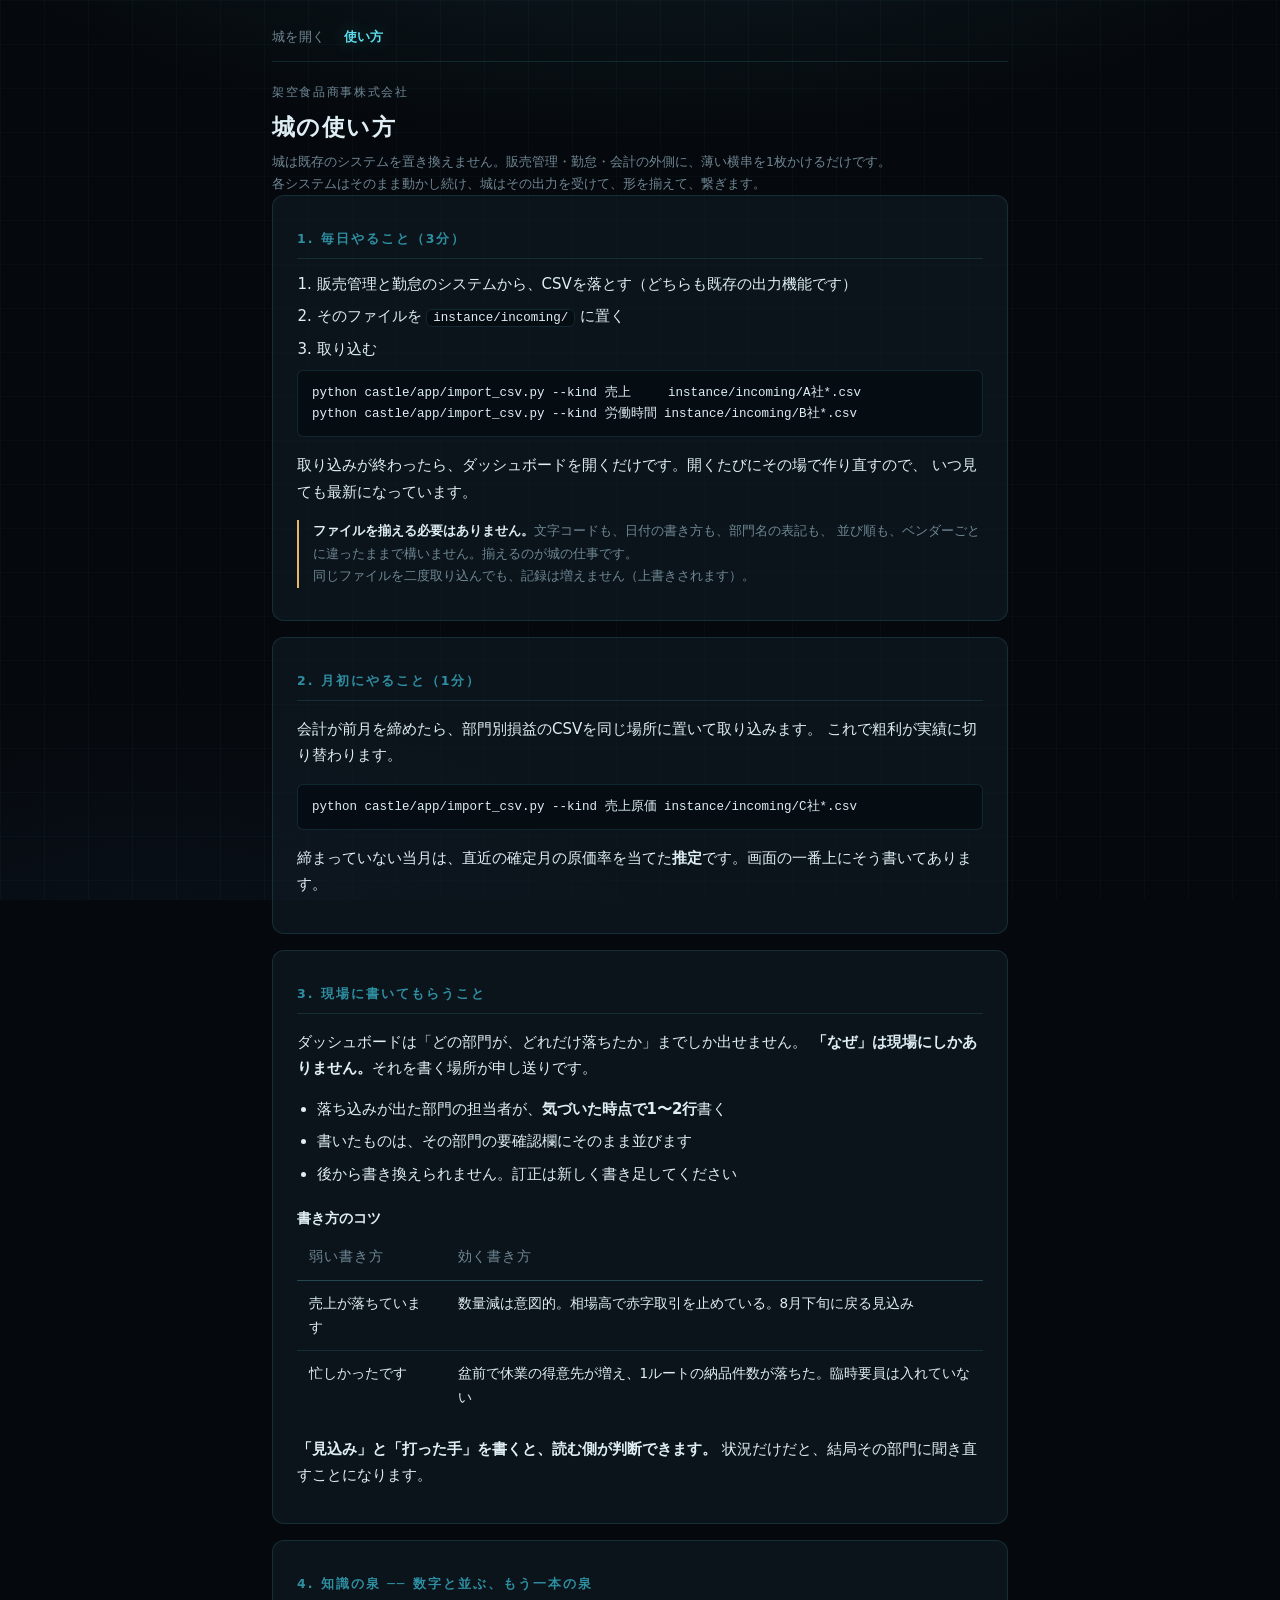
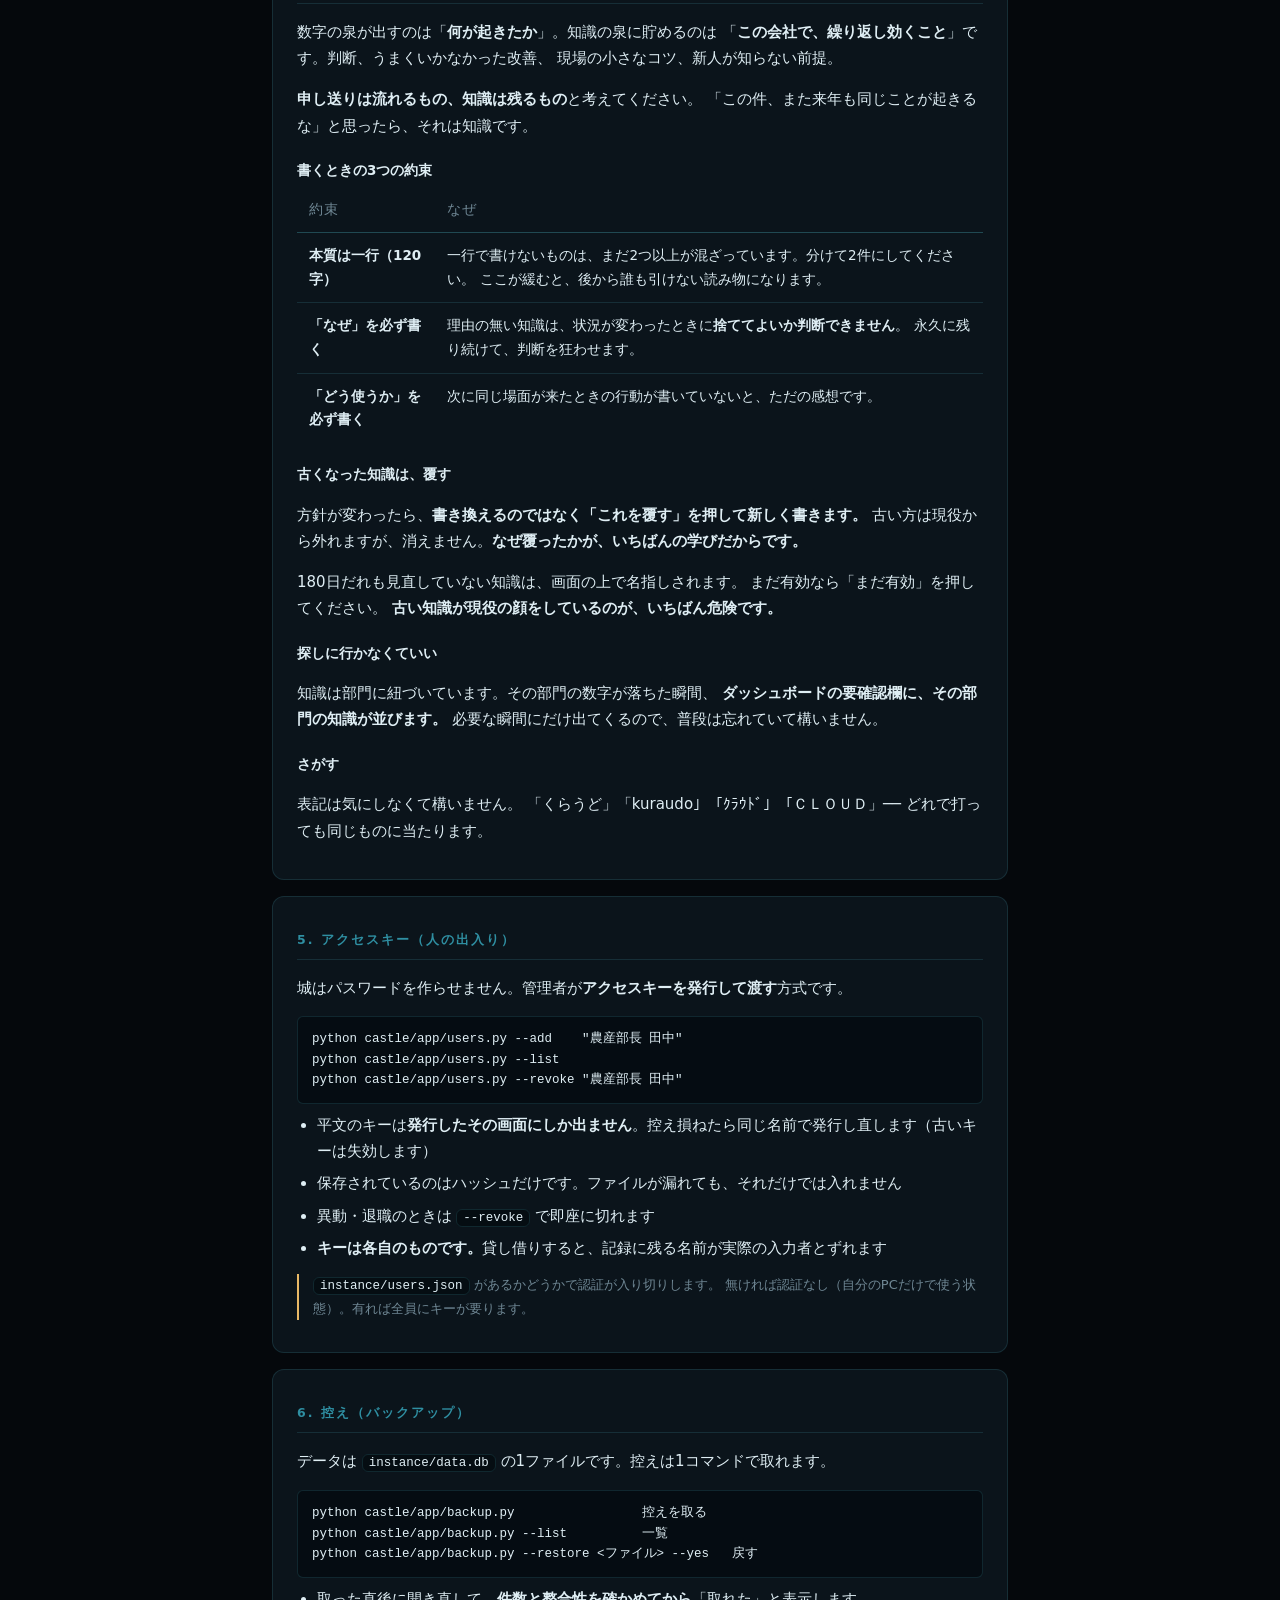
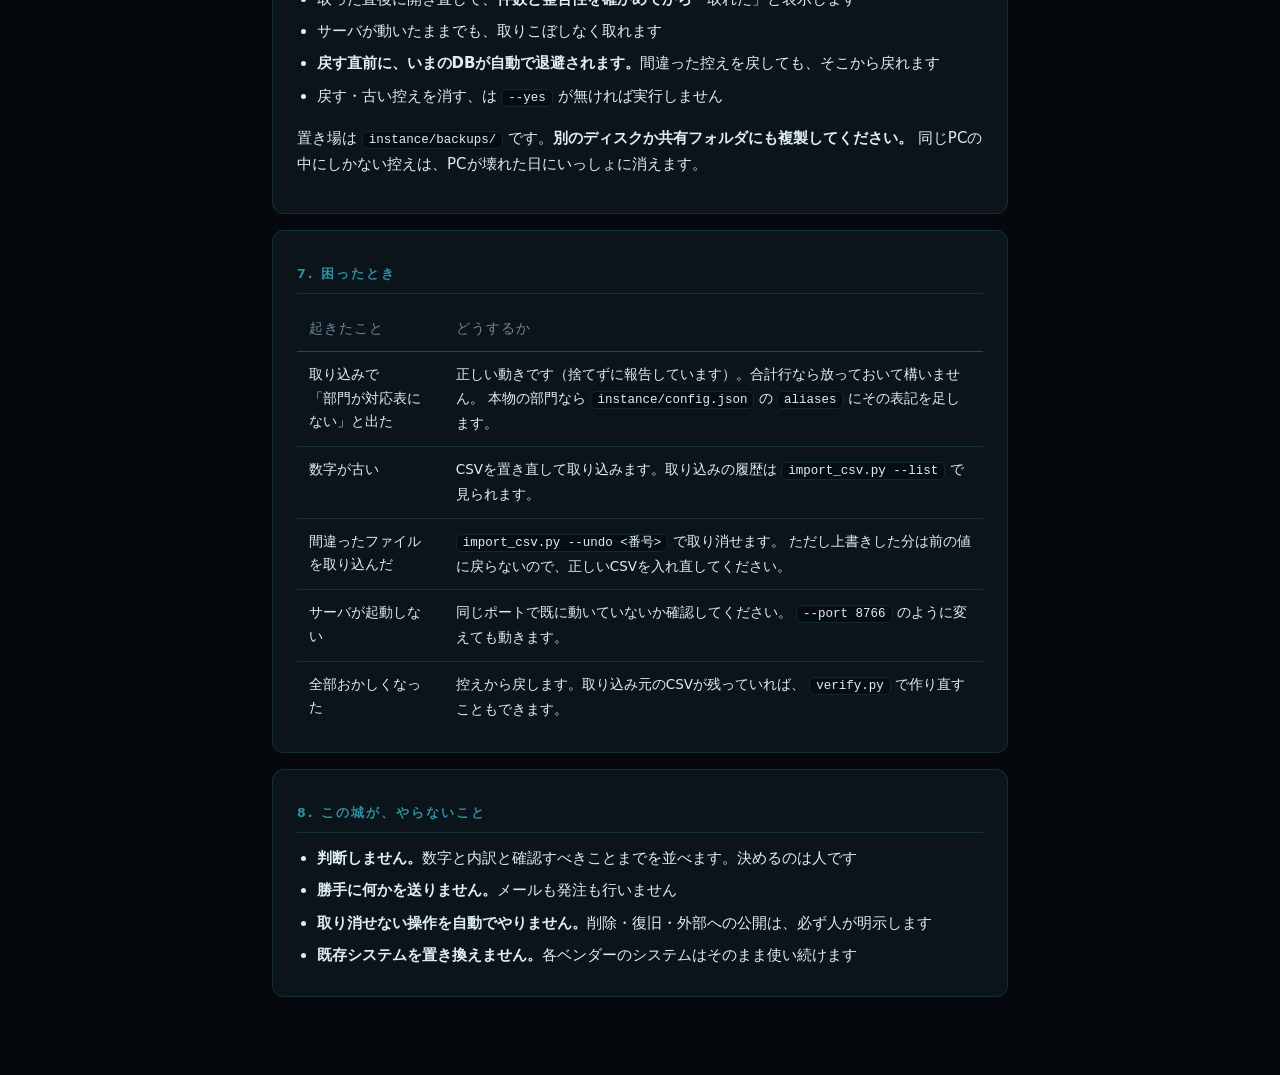
==== docs/guide.html @ 15212d52 "公開デモに知識の泉と申し送りを出す ── 出したものに城の半分が欠けていた Pagesに置いていたのは docs/index.html の1枚だけ。 つまり公開されたものからは、申し送りと知識の泉が存" ====
<!doctype html>
<html lang="ja">
<head>
<meta charset="utf-8">
<meta name="viewport" content="width=device-width, initial-scale=1">
<title>使い方 ── 架空食品商事株式会社</title>
<style>
/* 城の見た目。全画面で共有する ── 変えるときはここ1枚だけ。
   ビルド時に各テンプレートへ差し込むので、実行時の外部ファイル読み込みはゼロのまま。

   イメージは「空中に投影されたステータス」。暗闇にぼうっと浮かぶ。

   ただし **光らせるのは数字と線と縁だけ**。本文まで光らせると読めなくなる。
   面は半透明にして、背後の微かな明かりを透かす。影で持ち上げず、光で浮かせる。 */

:root{
  --bg:#05080c;
  --ink:#dfeef4;
  --muted:#6f8794;

  --accent:#5ee0f0;          /* 投影光。主指標と現在地にだけ */
  --accent-dim:#2f8fa2;
  --bar:#5ee0f0;
  --prior:#8a7fc0;           /* 前年。当年（シアン）と目標（琥珀）のどちらとも別の色相にする */
  --ok:#5fd6a4;
  --warn:#e8b866;
  --bad:#ff7a6b;

  --card:rgba(17,28,38,.62);
  --card-2:rgba(22,38,50,.74);
  --line:rgba(94,224,240,.13);
  --line-2:rgba(94,224,240,.26);
  --code:rgba(4,10,16,.72);

  --glow:0 0 18px rgba(94,224,240,.30);
  --glow-soft:0 0 34px rgba(94,224,240,.16);
}

*{box-sizing:border-box}

body{
  margin:0;
  color:var(--ink);
  background:
    /* 上からの投影光 */
    radial-gradient(1100px 520px at 50% -220px, rgba(94,224,240,.13), transparent 72%),
    radial-gradient(760px 420px at 12% 108%, rgba(80,140,220,.07), transparent 70%),
    /* HUDの格子。ほとんど見えない濃さで空間を出す */
    linear-gradient(rgba(94,224,240,.028) 1px, transparent 1px),
    linear-gradient(90deg, rgba(94,224,240,.028) 1px, transparent 1px),
    var(--bg);
  background-size:auto, auto, 44px 44px, 44px 44px, auto;
  background-attachment:fixed;
  font-family:"Yu Gothic UI","Yu Gothic","Hiragino Sans","Meiryo",system-ui,sans-serif;
  font-size:15px;
  line-height:1.75;
  -webkit-font-smoothing:antialiased;
}

.wrap{max-width:1040px;margin:0 auto;padding:26px 22px 72px}

nav{
  display:flex;gap:18px;font-size:12.5px;letter-spacing:.03em;
  padding-bottom:13px;margin-bottom:20px;
  border-bottom:1px solid var(--line);
}
nav a{color:var(--muted);text-decoration:none;transition:color .18s,text-shadow .18s}
nav a:hover{color:var(--accent);text-shadow:var(--glow)}
nav b{color:var(--accent);font-weight:600;text-shadow:var(--glow)}

.eyebrow{color:var(--muted);font-size:12px;letter-spacing:.14em}
h1{font-size:23px;font-weight:600;margin:4px 0 4px;letter-spacing:.06em}
.sub,.lead{color:var(--muted);font-size:12.5px}
h2{
  font-size:12.5px;font-weight:600;color:var(--accent-dim);
  letter-spacing:.16em;margin:40px 0 12px;
  padding-bottom:8px;border-bottom:1px solid var(--line);
}
h3{font-size:13.5px;font-weight:600;margin:20px 0 4px}

.up{color:var(--ok)} .down{color:var(--bad)} .flat{color:var(--muted)}
b,strong{font-weight:600}

/* 面 ── 半透明。縁の上辺だけを光らせて、板が浮いているように見せる */
.card,.none,.notice,.msg,.limits,details.howto{
  position:relative;
  background:var(--card);
  border:1px solid var(--line);
  border-radius:12px;
  backdrop-filter:blur(7px);
  -webkit-backdrop-filter:blur(7px);
}

table{width:100%;border-collapse:collapse}
th,td{
  padding:11px 12px;text-align:right;border-bottom:1px solid var(--line);
  font-variant-numeric:tabular-nums;font-feature-settings:"tnum" 1;
}
th{color:var(--muted);font-size:11.5px;font-weight:500;letter-spacing:.07em;
   border-bottom-color:var(--line-2)}
td.name,th.name{text-align:left;white-space:nowrap}
tbody tr{transition:background .15s}
tbody tr:hover{background:rgba(94,224,240,.045)}
tbody tr:last-child td{border-bottom:none}

.none{padding:14px 18px;color:var(--muted);font-size:13.5px}

.notice{border-left:2px solid var(--warn);padding:12px 18px;margin-top:18px;
        font-size:13px;color:var(--muted)}
.notice b{color:var(--warn);font-weight:600;text-shadow:0 0 14px rgba(232,184,102,.30)}

.msg{padding:11px 16px;margin:16px 0;font-size:13px;border-left:2px solid var(--bad)}
.msg.ok{border-left-color:var(--ok)}
.msg.warn{border-left-color:var(--warn)}

.tag{
  border:1px solid var(--line-2);border-radius:3px;padding:1px 7px;
  font-size:10.5px;letter-spacing:.07em;color:var(--muted);
}

code,pre{
  background:var(--code);border:1px solid var(--line);border-radius:6px;
  font-size:12.5px;font-family:ui-monospace,"Consolas","Menlo",monospace;color:var(--ink);
}
code{padding:1px 6px}
pre{padding:12px 14px;overflow-x:auto;margin:8px 0;line-height:1.65}

label{display:block;font-size:12px;color:var(--muted);letter-spacing:.05em;margin:14px 0 5px}
input,select,textarea{
  width:100%;padding:9px 11px;font:inherit;color:var(--ink);
  background:rgba(4,10,16,.6);border:1px solid var(--line-2);border-radius:6px;
}
input:focus,select:focus,textarea:focus{
  outline:none;border-color:var(--accent);box-shadow:0 0 0 1px rgba(94,224,240,.18), var(--glow-soft);
}
textarea{resize:vertical}
button{
  padding:10px 24px;font:inherit;font-weight:600;letter-spacing:.05em;
  color:#04121a;background:var(--accent);border:0;border-radius:6px;cursor:pointer;
  box-shadow:var(--glow);transition:filter .15s,box-shadow .15s;
}
button:hover{filter:brightness(1.1);box-shadow:0 0 26px rgba(94,224,240,.45)}
button.quiet{
  background:transparent;color:var(--muted);border:1px solid var(--line-2);
  font-weight:400;padding:4px 12px;font-size:11.5px;box-shadow:none;
}
button.quiet:hover{color:var(--accent);border-color:var(--accent-dim);box-shadow:var(--glow-soft)}

svg{display:block;width:100%;height:auto}
/* 線は光らせる。ここが「投影されている」感じの主役 */
svg polyline{filter:drop-shadow(0 0 5px rgba(94,224,240,.40))}

.keys,.legend{color:var(--muted);font-size:11.5px;margin-top:10px;
              display:flex;gap:18px;flex-wrap:wrap}
.keys i{display:inline-block;width:16px;height:2px;vertical-align:3px;margin-right:6px}
.keys i.dash{background:repeating-linear-gradient(90deg,var(--bar),var(--bar) 3px,transparent 3px,transparent 6px)}
.keys i.dash-warn{background:repeating-linear-gradient(90deg,var(--warn),var(--warn) 4px,transparent 4px,transparent 7px)}

details.howto{padding:0 22px;margin-top:18px}
details.howto[open]{padding-bottom:18px}
details.howto summary{
  cursor:pointer;padding:14px 0;font-size:13.5px;font-weight:600;list-style:none;
  letter-spacing:.05em;color:var(--muted);
}
details.howto summary:hover{color:var(--accent)}
details.howto summary::-webkit-details-marker{display:none}
details.howto summary::before{content:"▸ ";color:var(--accent)}
details.howto[open] summary::before{content:"▾ "}
details.howto p,details.howto li{font-size:13px;color:var(--muted);margin:2px 0}
details.howto b{color:var(--ink)}
details.howto ul{padding-left:1.2em;margin:5px 0}

.limits{padding:4px 22px 16px;margin-top:12px}
.limits ul{margin:10px 0 0;padding-left:1.2em;font-size:13px;color:var(--muted)}
.limits li{margin-bottom:7px}
.limits b{color:var(--ink)}

footer{
  margin-top:44px;color:var(--muted);font-size:11.5px;letter-spacing:.04em;
  border-top:1px solid var(--line);padding-top:14px;
}

.wrap{max-width:780px}
section{background:var(--card);border:1px solid var(--line);border-radius:12px;
        padding:4px 24px 20px;margin-bottom:16px}
section h2{margin-top:28px}
ol,ul{padding-left:1.3em;margin:8px 0}
li{margin-bottom:6px}
th,td{text-align:left;vertical-align:top;font-size:13.5px}
th{white-space:nowrap}
.note{border-left:2px solid var(--warn);padding-left:14px;color:var(--muted);
      font-size:13px;margin:12px 0;background:none;border-radius:0}
.note b{color:var(--ink)}
a{color:var(--bar)}
</style>
</head>
<body>
<div class="wrap">

<nav><a href="index.html">城を開く</a><b>使い方</b></nav>

<div class="eyebrow">架空食品商事株式会社</div>
<h1>城の使い方</h1>
<div class="lead">
  城は既存のシステムを置き換えません。販売管理・勤怠・会計の外側に、薄い横串を1枚かけるだけです。<br>
  各システムはそのまま動かし続け、城はその出力を受けて、形を揃えて、繋ぎます。
</div>

<section>
<h2>1. 毎日やること（3分）</h2>

<ol>
  <li>販売管理と勤怠のシステムから、CSVを落とす（どちらも既存の出力機能です）</li>
  <li>そのファイルを <code>instance/incoming/</code> に置く</li>
  <li>取り込む</li>
</ol>

<pre>python castle/app/import_csv.py --kind 売上     instance/incoming/A社*.csv
python castle/app/import_csv.py --kind 労働時間 instance/incoming/B社*.csv</pre>

<p>取り込みが終わったら、ダッシュボードを開くだけです。開くたびにその場で作り直すので、
いつ見ても最新になっています。</p>

<div class="note">
  <b>ファイルを揃える必要はありません。</b>文字コードも、日付の書き方も、部門名の表記も、
  並び順も、ベンダーごとに違ったままで構いません。揃えるのが城の仕事です。<br>
  同じファイルを二度取り込んでも、記録は増えません（上書きされます）。
</div>
</section>

<section>
<h2>2. 月初にやること（1分）</h2>

<p>会計が前月を締めたら、部門別損益のCSVを同じ場所に置いて取り込みます。
これで粗利が実績に切り替わります。</p>

<pre>python castle/app/import_csv.py --kind 売上原価 instance/incoming/C社*.csv</pre>

<p>締まっていない当月は、直近の確定月の原価率を当てた<b>推定</b>です。画面の一番上にそう書いてあります。</p>
</section>

<section>
<h2>3. 現場に書いてもらうこと</h2>

<p>ダッシュボードは「どの部門が、どれだけ落ちたか」までしか出せません。
<b>「なぜ」は現場にしかありません。</b>それを書く場所が申し送りです。</p>

<ul>
  <li>落ち込みが出た部門の担当者が、<b>気づいた時点で1〜2行</b>書く</li>
  <li>書いたものは、その部門の要確認欄にそのまま並びます</li>
  <li>後から書き換えられません。訂正は新しく書き足してください</li>
</ul>

<h3>書き方のコツ</h3>
<table>
  <tr><th>弱い書き方</th><th>効く書き方</th></tr>
  <tr><td>売上が落ちています</td><td>数量減は意図的。相場高で赤字取引を止めている。8月下旬に戻る見込み</td></tr>
  <tr><td>忙しかったです</td><td>盆前で休業の得意先が増え、1ルートの納品件数が落ちた。臨時要員は入れていない</td></tr>
</table>

<p><b>「見込み」と「打った手」を書くと、読む側が判断できます。</b>
状況だけだと、結局その部門に聞き直すことになります。</p>
</section>

<section>
<h2>4. 知識の泉 ── 数字と並ぶ、もう一本の泉</h2>

<p>数字の泉が出すのは「<b>何が起きたか</b>」。知識の泉に貯めるのは
「<b>この会社で、繰り返し効くこと</b>」です。判断、うまくいかなかった改善、
現場の小さなコツ、新人が知らない前提。</p>

<p><b>申し送りは流れるもの、知識は残るもの</b>と考えてください。
「この件、また来年も同じことが起きるな」と思ったら、それは知識です。</p>

<h3>書くときの3つの約束</h3>
<table>
  <tr><th>約束</th><th>なぜ</th></tr>
  <tr>
    <td><b>本質は一行（120字）</b></td>
    <td>一行で書けないものは、まだ2つ以上が混ざっています。分けて2件にしてください。
        ここが緩むと、後から誰も引けない読み物になります。</td>
  </tr>
  <tr>
    <td><b>「なぜ」を必ず書く</b></td>
    <td>理由の無い知識は、状況が変わったときに<b>捨ててよいか判断できません</b>。
        永久に残り続けて、判断を狂わせます。</td>
  </tr>
  <tr>
    <td><b>「どう使うか」を必ず書く</b></td>
    <td>次に同じ場面が来たときの行動が書いていないと、ただの感想です。</td>
  </tr>
</table>

<h3>古くなった知識は、覆す</h3>
<p>方針が変わったら、<b>書き換えるのではなく「これを覆す」を押して新しく書きます。</b>
古い方は現役から外れますが、消えません。<b>なぜ覆ったかが、いちばんの学びだからです。</b></p>

<p>180日だれも見直していない知識は、画面の上で名指しされます。
まだ有効なら「まだ有効」を押してください。
<b>古い知識が現役の顔をしているのが、いちばん危険です。</b></p>

<h3>探しに行かなくていい</h3>
<p>知識は部門に紐づいています。その部門の数字が落ちた瞬間、
<b>ダッシュボードの要確認欄に、その部門の知識が並びます。</b>
必要な瞬間にだけ出てくるので、普段は忘れていて構いません。</p>

<h3>さがす</h3>
<p>表記は気にしなくて構いません。
「くらうど」「kuraudo」「ｸﾗｳﾄﾞ」「ＣＬＯＵＤ」── どれで打っても同じものに当たります。</p>
</section>

<section>
<h2>5. アクセスキー（人の出入り）</h2>

<p>城はパスワードを作らせません。管理者が<b>アクセスキーを発行して渡す</b>方式です。</p>

<pre>python castle/app/users.py --add    "農産部長 田中"
python castle/app/users.py --list
python castle/app/users.py --revoke "農産部長 田中"</pre>

<ul>
  <li>平文のキーは<b>発行したその画面にしか出ません</b>。控え損ねたら同じ名前で発行し直します（古いキーは失効します）</li>
  <li>保存されているのはハッシュだけです。ファイルが漏れても、それだけでは入れません</li>
  <li>異動・退職のときは <code>--revoke</code> で即座に切れます</li>
  <li><b>キーは各自のものです。</b>貸し借りすると、記録に残る名前が実際の入力者とずれます</li>
</ul>

<div class="note">
  <code>instance/users.json</code> があるかどうかで認証が入り切りします。
  無ければ認証なし（自分のPCだけで使う状態）。有れば全員にキーが要ります。
</div>
</section>

<section>
<h2>6. 控え（バックアップ）</h2>

<p>データは <code>instance/data.db</code> の1ファイルです。控えは1コマンドで取れます。</p>

<pre>python castle/app/backup.py                 控えを取る
python castle/app/backup.py --list          一覧
python castle/app/backup.py --restore &lt;ファイル&gt; --yes   戻す</pre>

<ul>
  <li>取った直後に開き直して、<b>件数と整合性を確かめてから</b>「取れた」と表示します</li>
  <li>サーバが動いたままでも、取りこぼしなく取れます</li>
  <li><b>戻す直前に、いまのDBが自動で退避されます。</b>間違った控えを戻しても、そこから戻れます</li>
  <li>戻す・古い控えを消す、は <code>--yes</code> が無ければ実行しません</li>
</ul>

<p>置き場は <code>instance/backups/</code> です。<b>別のディスクか共有フォルダにも複製してください。</b>
同じPCの中にしかない控えは、PCが壊れた日にいっしょに消えます。</p>
</section>

<section>
<h2>7. 困ったとき</h2>

<table>
  <tr><th>起きたこと</th><th>どうするか</th></tr>
  <tr>
    <td>取り込みで<br>「部門が対応表にない」と出た</td>
    <td>正しい動きです（捨てずに報告しています）。合計行なら放っておいて構いません。
        本物の部門なら <code>instance/config.json</code> の <code>aliases</code> にその表記を足します。</td>
  </tr>
  <tr>
    <td>数字が古い</td>
    <td>CSVを置き直して取り込みます。取り込みの履歴は
        <code>import_csv.py --list</code> で見られます。</td>
  </tr>
  <tr>
    <td>間違ったファイルを取り込んだ</td>
    <td><code>import_csv.py --undo &lt;番号&gt;</code> で取り消せます。
        ただし上書きした分は前の値に戻らないので、正しいCSVを入れ直してください。</td>
  </tr>
  <tr>
    <td>サーバが起動しない</td>
    <td>同じポートで既に動いていないか確認してください。
        <code>--port 8766</code> のように変えても動きます。</td>
  </tr>
  <tr>
    <td>全部おかしくなった</td>
    <td>控えから戻します。取り込み元のCSVが残っていれば、
        <code>verify.py</code> で作り直すこともできます。</td>
  </tr>
</table>
</section>

<section>
<h2>8. この城が、やらないこと</h2>

<ul>
  <li><b>判断しません。</b>数字と内訳と確認すべきことまでを並べます。決めるのは人です</li>
  <li><b>勝手に何かを送りません。</b>メールも発注も行いません</li>
  <li><b>取り消せない操作を自動でやりません。</b>削除・復旧・外部への公開は、必ず人が明示します</li>
  <li><b>既存システムを置き換えません。</b>各ベンダーのシステムはそのまま使い続けます</li>
</ul>
</section>

</div>
</body>
</html>
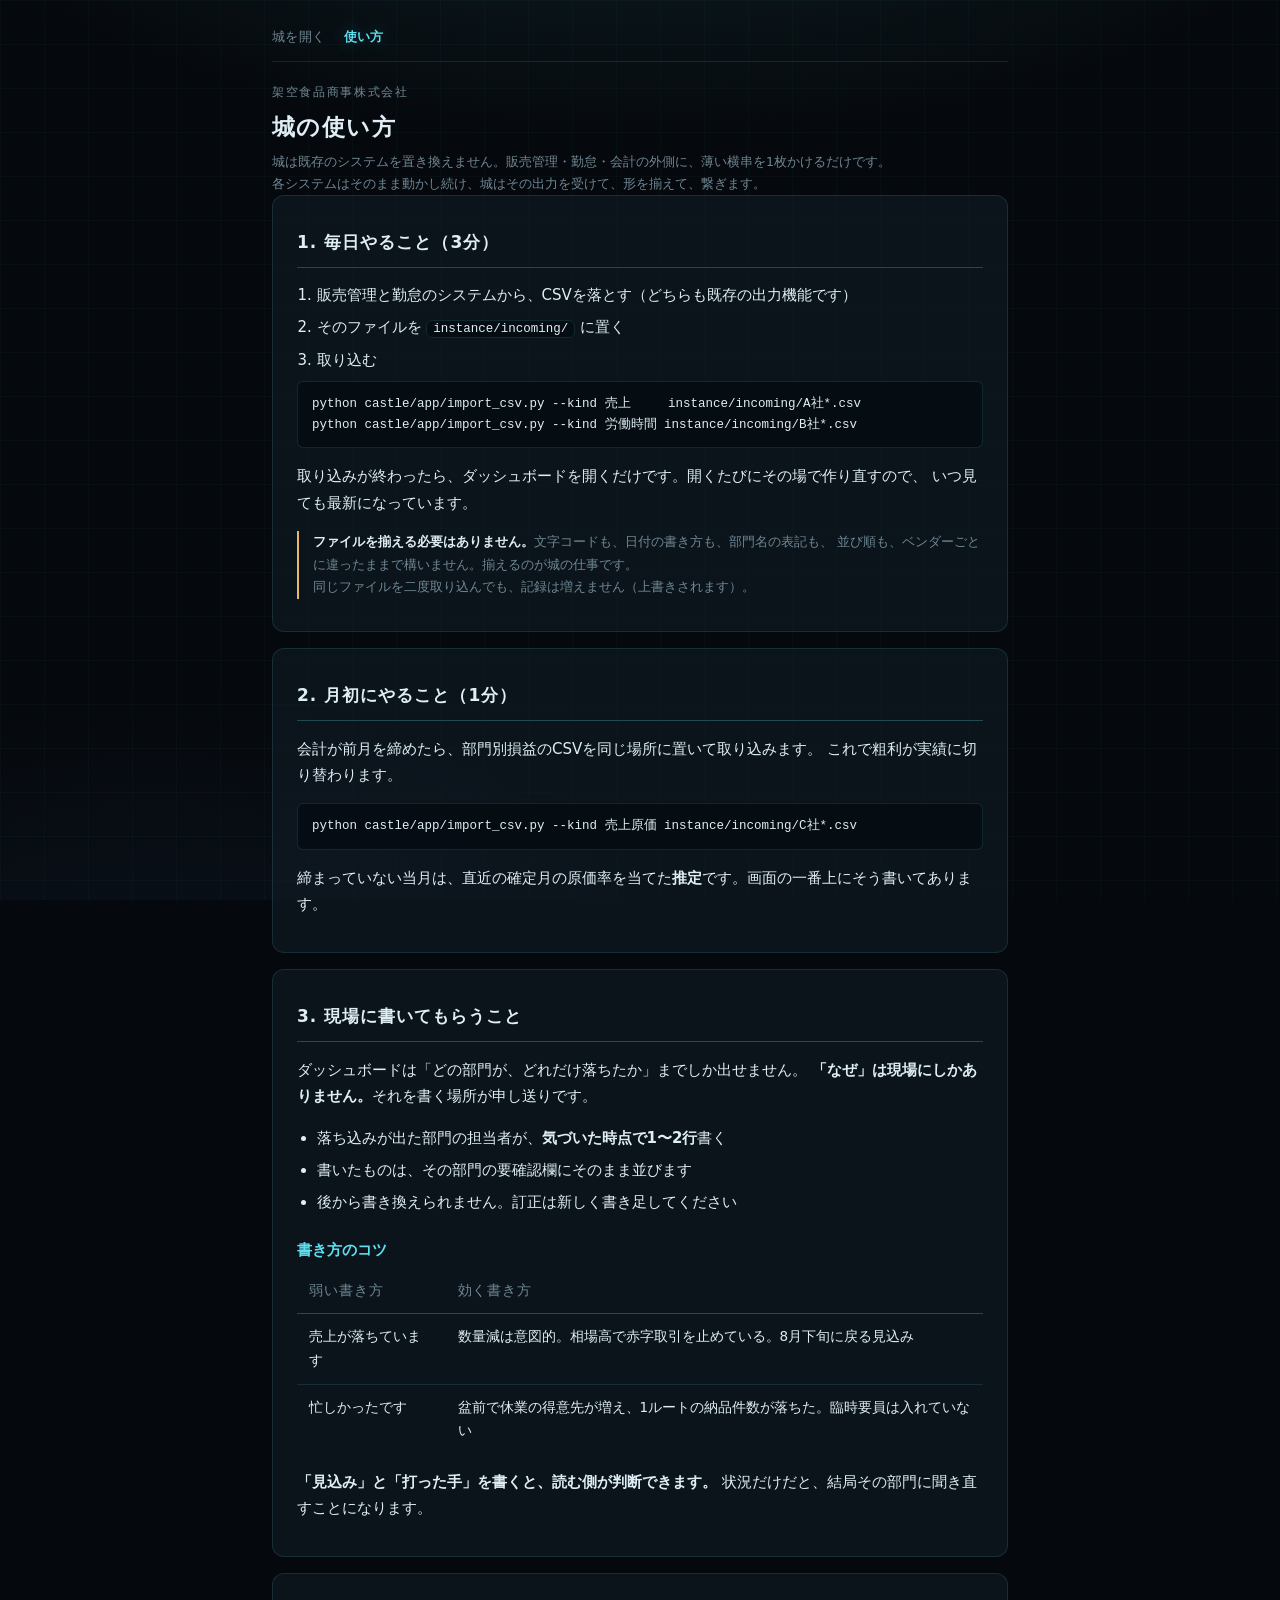
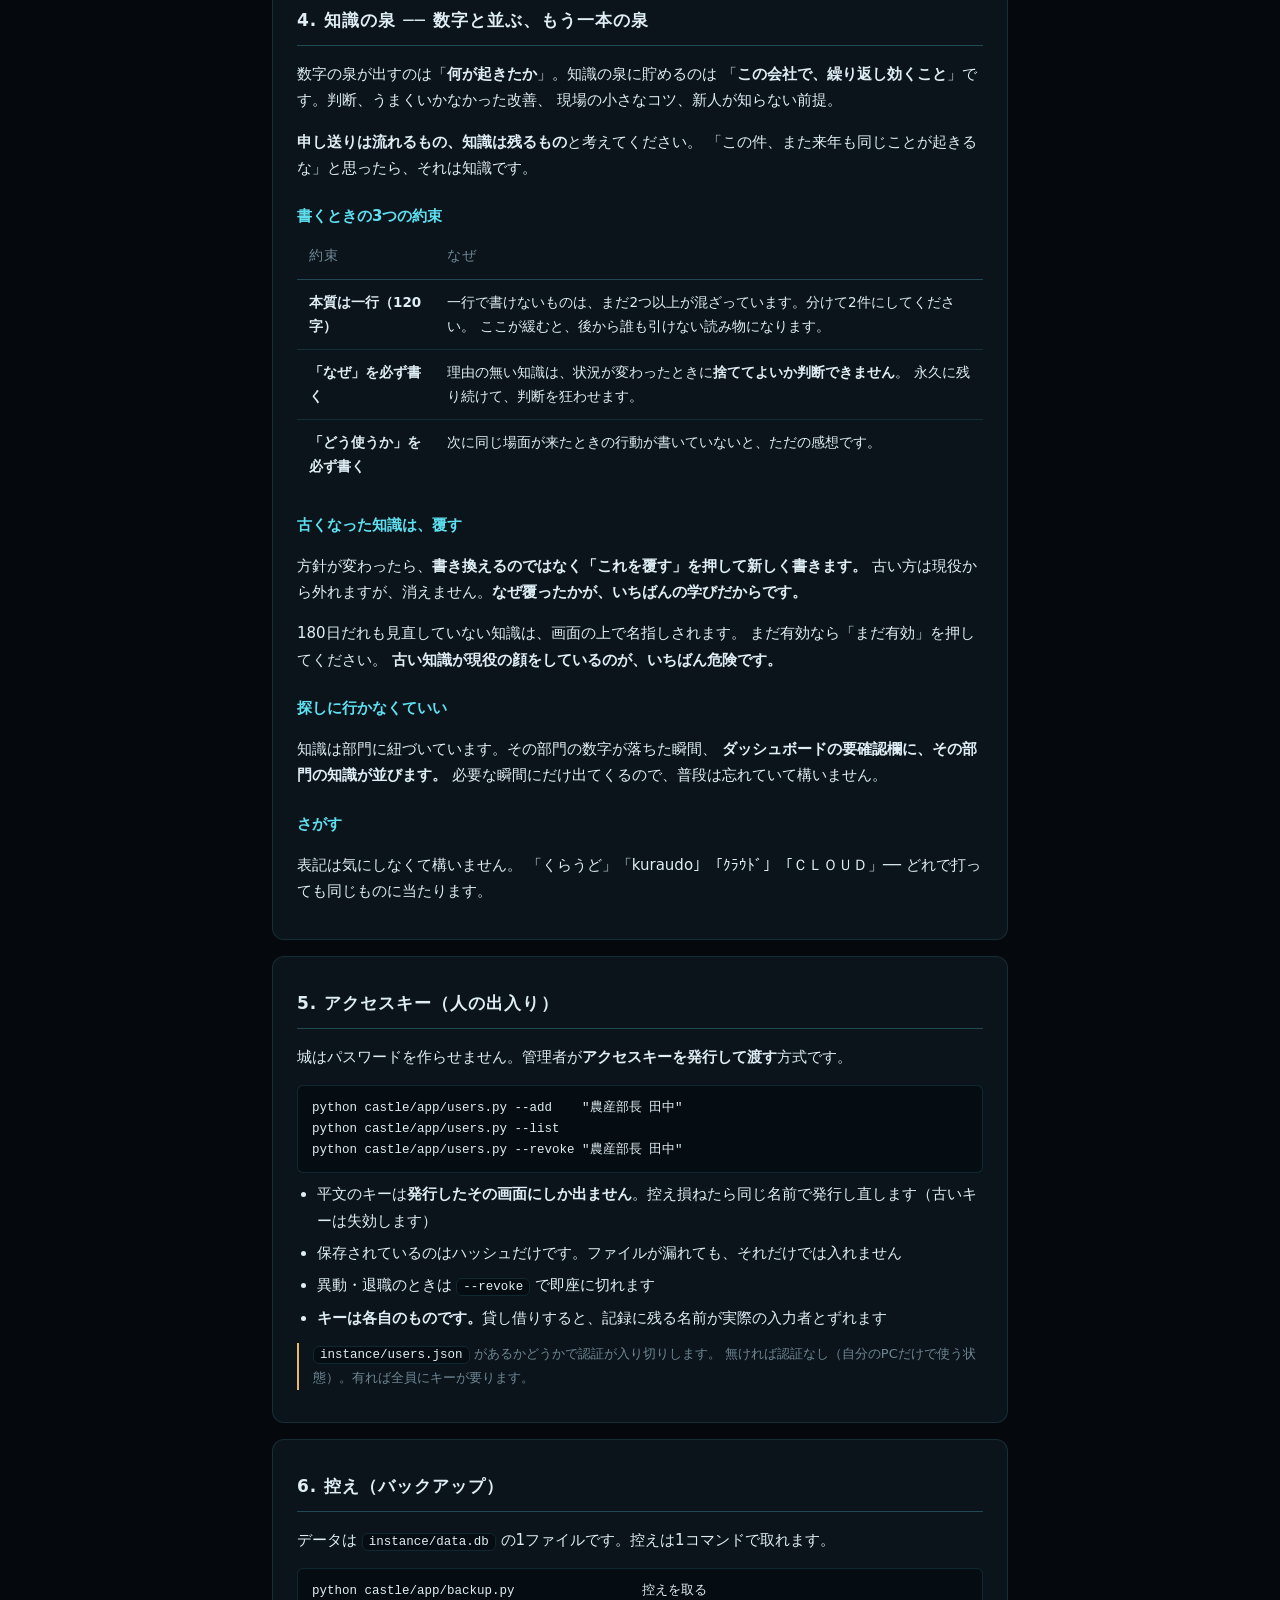
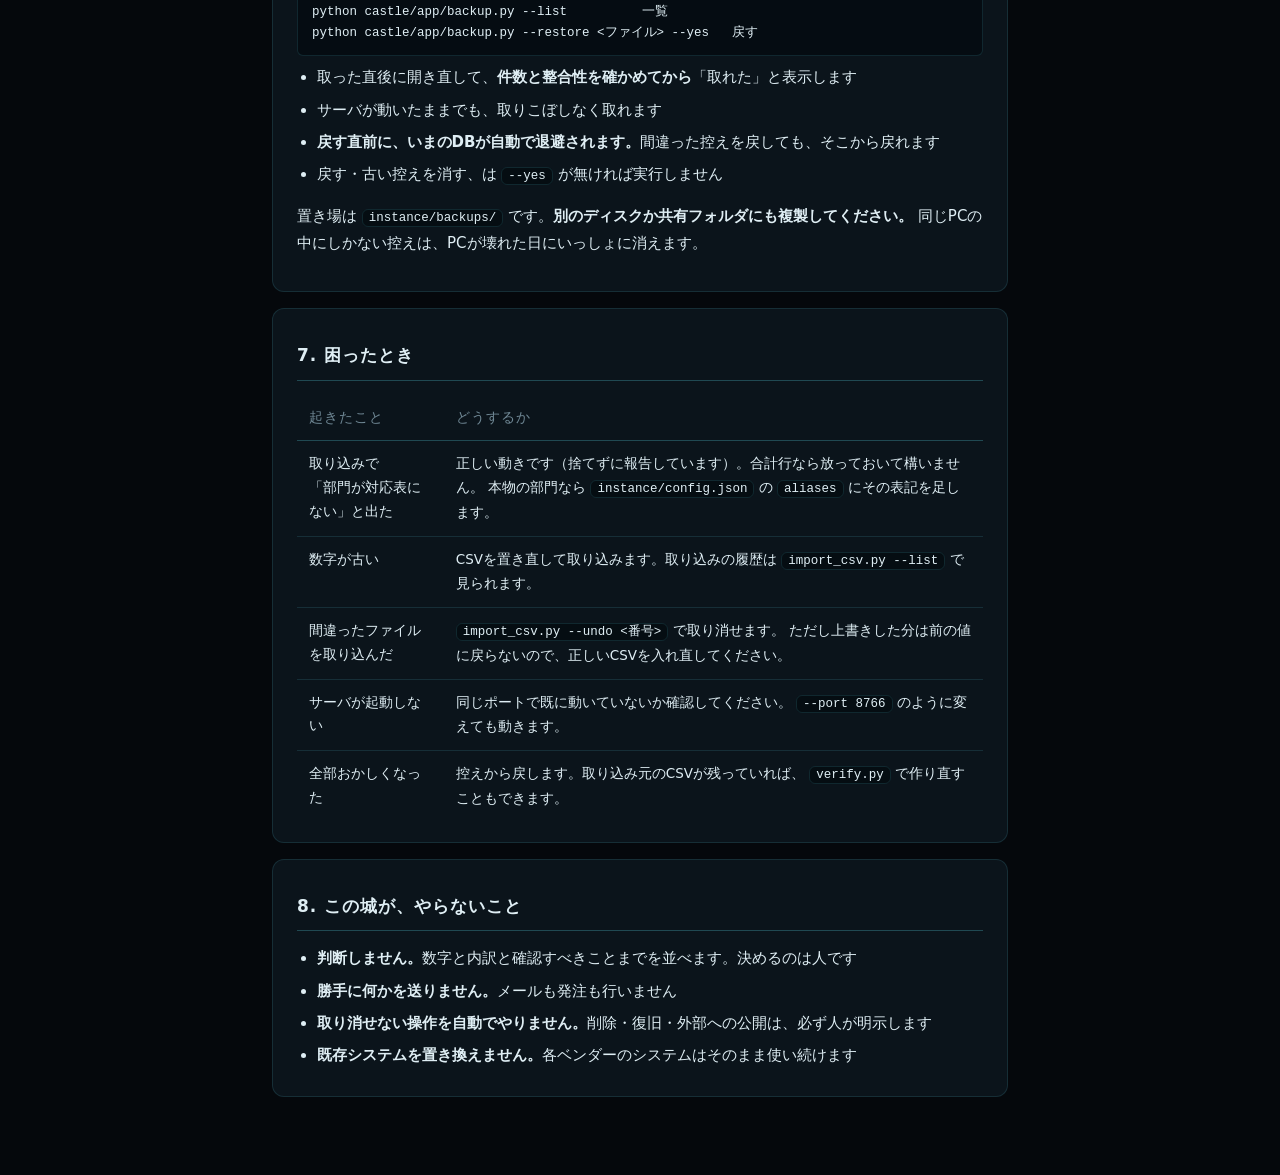
==== commit 38c276d4: "見出しの階層を直し、赤を2段階にする ■ 見出しが逆さまだった  節が3つのころの寸法のまま11節になり、h2（節）12.5px が h3（節の中）13.5〜15px より小さかった。どこが節の切れ目" ====
--- a/docs/guide.html
+++ b/docs/guide.html
@@ -71,14 +71,19 @@
 .eyebrow{color:var(--muted);font-size:12px;letter-spacing:.14em}
 h1{font-size:23px;font-weight:600;margin:4px 0 4px;letter-spacing:.06em}
 .sub,.lead{color:var(--muted);font-size:12.5px}
+/* 節の見出し。**節が11個ある画面では、切れ目が目で分かることが効く。**
+   小さな飾り文字にしていた頃は節が3つだったが、増えたら中の見出しに負けた
+   ── 2026-09-05、h2 12.5px が h3 13.5px より小さく、階層が逆になっていた。 */
 h2{
-  font-size:12.5px;font-weight:600;color:var(--accent-dim);
-  letter-spacing:.16em;margin:40px 0 12px;
-  padding-bottom:8px;border-bottom:1px solid var(--line);
-}
-h3{font-size:13.5px;font-weight:600;margin:20px 0 4px}
+  font-size:17px;font-weight:600;color:var(--ink);
+  letter-spacing:.06em;margin:46px 0 14px;
+  padding-bottom:9px;border-bottom:1px solid var(--line-2);
+}
+h3{font-size:15px;font-weight:600;margin:22px 0 4px;color:var(--accent)}
 
 .up{color:var(--ok)} .down{color:var(--bad)} .flat{color:var(--muted)}
+/* 誤差圏は、向きが分かる程度に落とす。**全部が赤いと、どれも赤くない。** */
+.up.soft,.down.soft{opacity:.55;font-weight:400}
 b,strong{font-weight:600}
 
 /* 面 ── 半透明。縁の上辺だけを光らせて、板が浮いているように見せる */
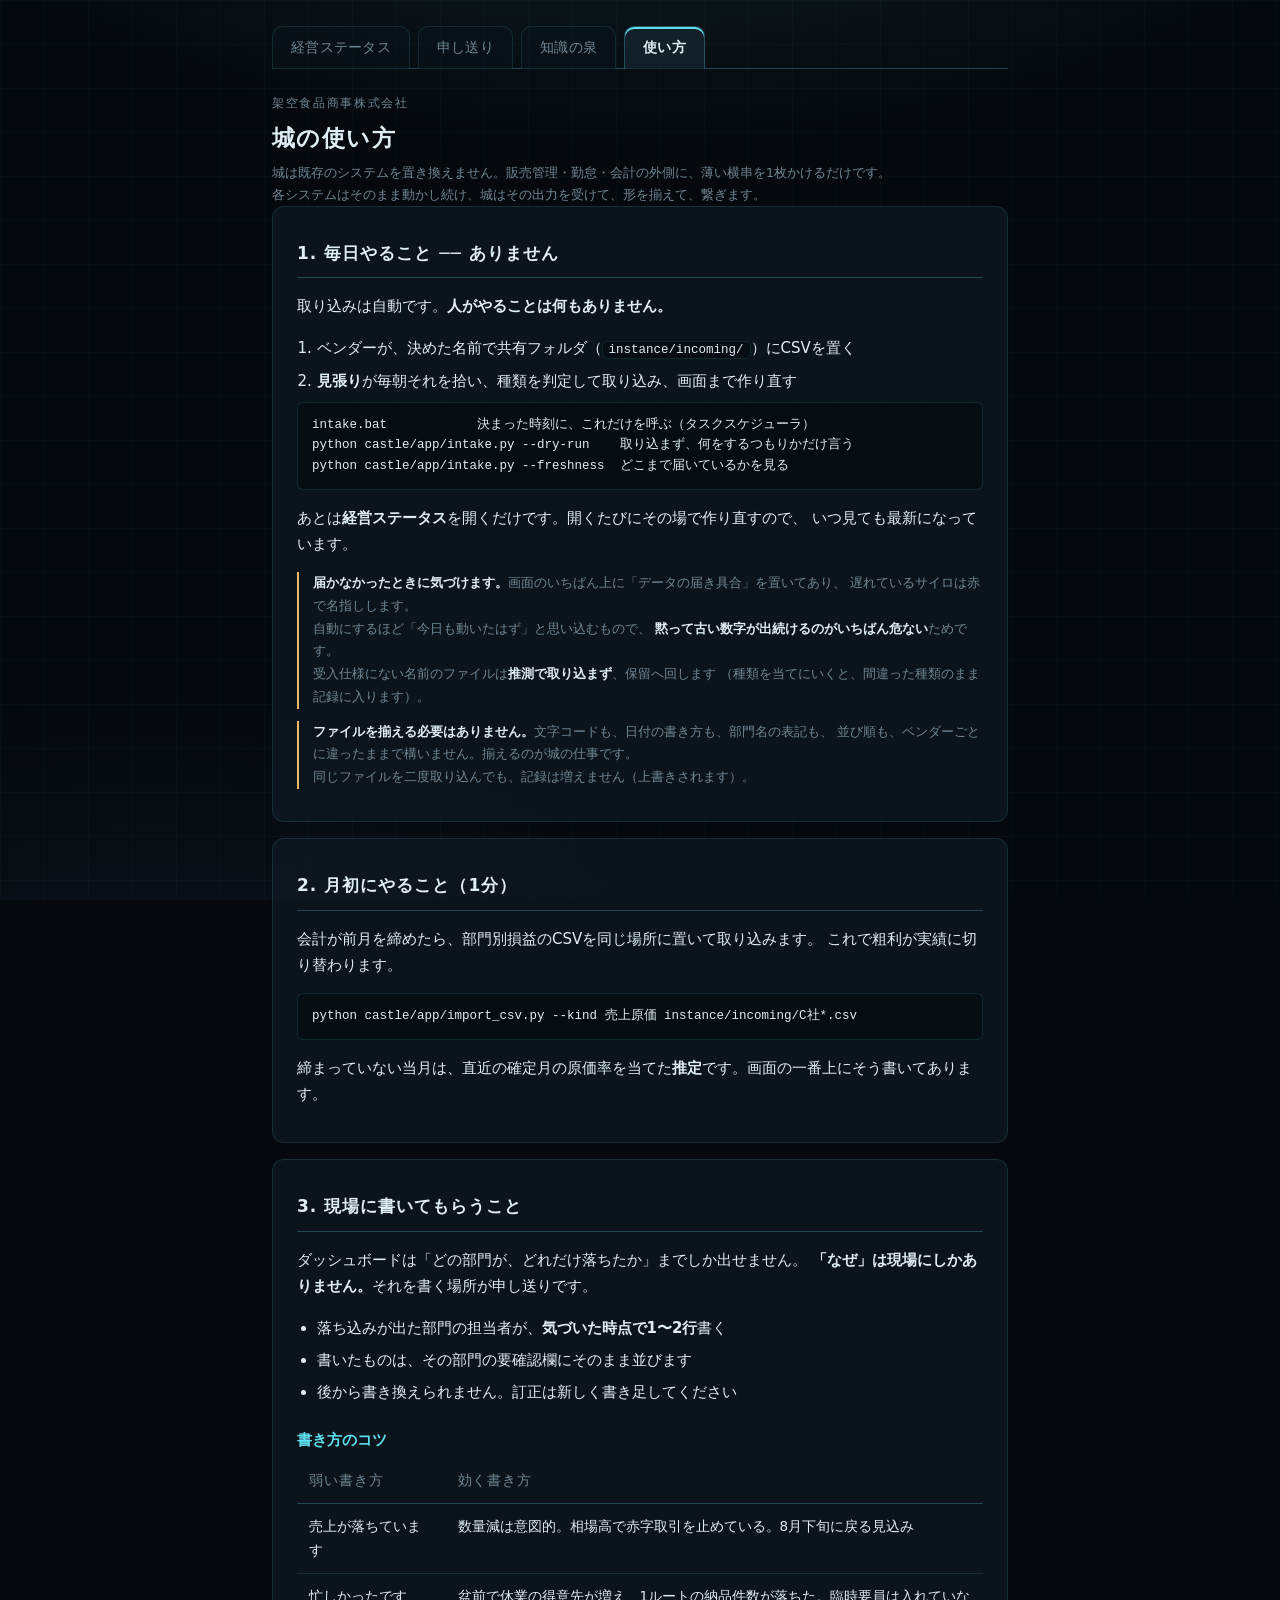
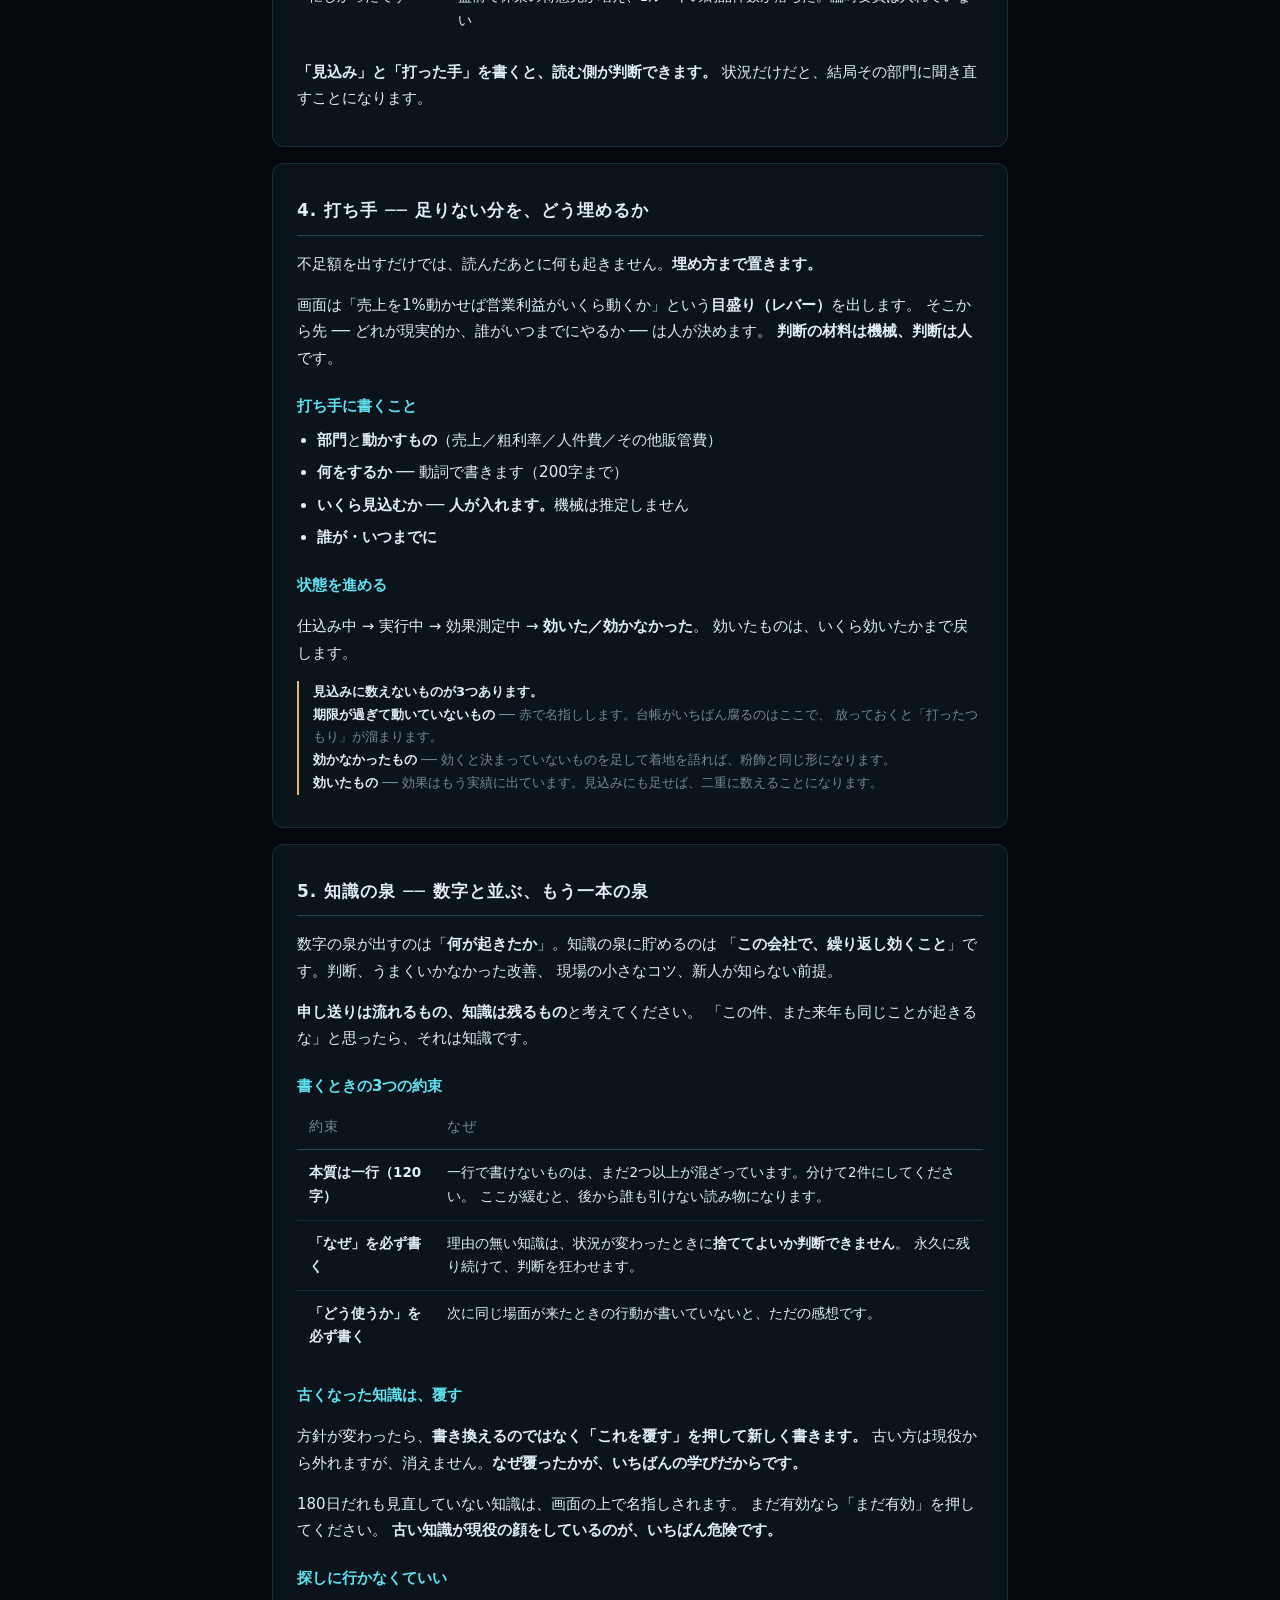
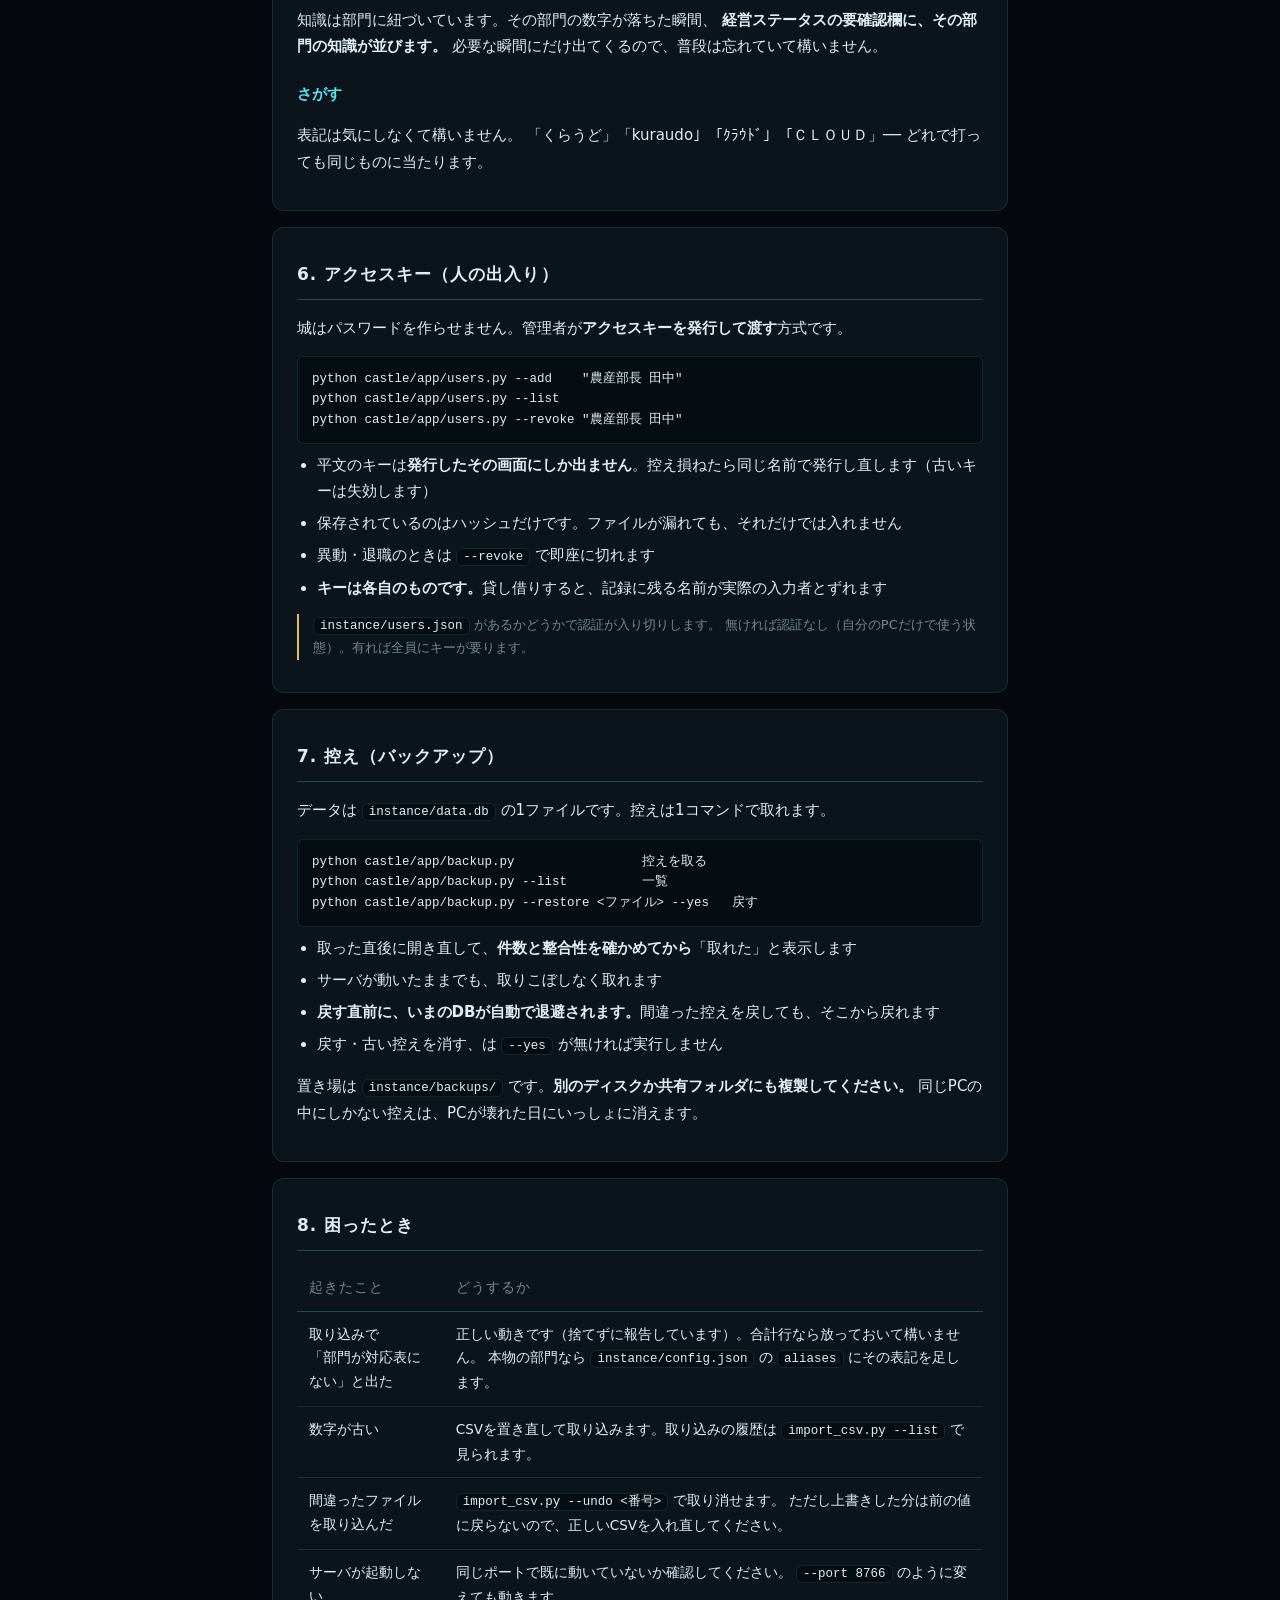
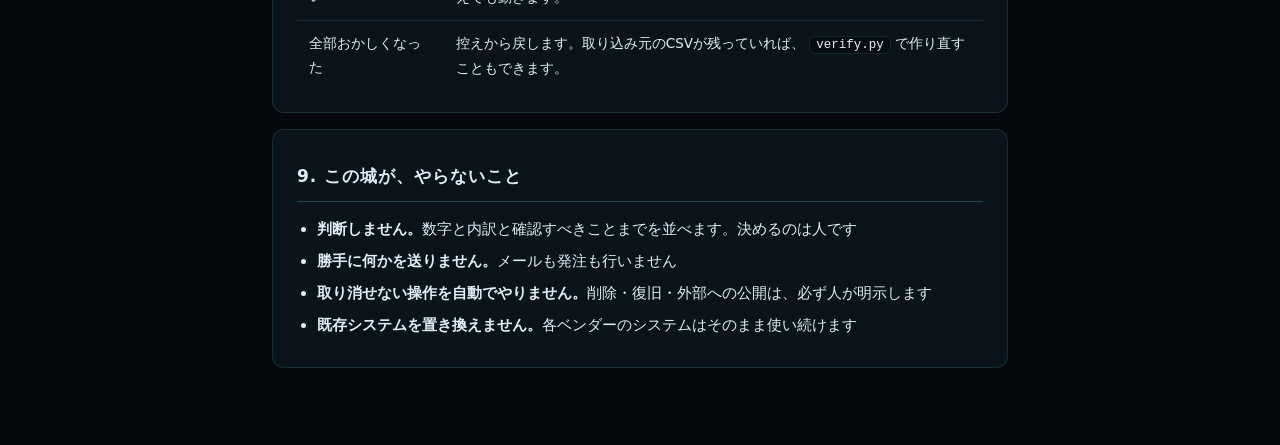
==== commit 9bb3c8c2: "タブを直し、利益の段に帯を敷き、説明を画面に追いつかせる ■ 選ぶと戻れなくなるタブ  申し送りにはタブ自体が無く（本文中のリンク1本だけ）、使い方も1本しか無かった。 選んだ瞬間に、他の画面への入口" ====
--- a/docs/guide.html
+++ b/docs/guide.html
@@ -59,14 +59,29 @@
 
 .wrap{max-width:1040px;margin:0 auto;padding:26px 22px 72px}
 
+/* 画面の行き来。**押せる物に見えなければ、そこにあることに気づけない。**
+   飾り文字のままだと、タブがあると分からず戻れなくなる。 */
 nav{
-  display:flex;gap:18px;font-size:12.5px;letter-spacing:.03em;
-  padding-bottom:13px;margin-bottom:20px;
-  border-bottom:1px solid var(--line);
-}
-nav a{color:var(--muted);text-decoration:none;transition:color .18s,text-shadow .18s}
-nav a:hover{color:var(--accent);text-shadow:var(--glow)}
-nav b{color:var(--accent);font-weight:600;text-shadow:var(--glow)}
+  display:flex;gap:8px;flex-wrap:wrap;font-size:13.5px;letter-spacing:.02em;
+  padding-bottom:0;margin-bottom:24px;
+  border-bottom:1px solid var(--line-2);
+}
+nav a.tab{
+  color:var(--muted);text-decoration:none;padding:9px 18px;
+  border:1px solid var(--line);border-bottom:none;
+  border-radius:10px 10px 0 0;margin-bottom:-1px;
+  background:rgba(10,20,30,.45);transition:color .18s,background .18s,border-color .18s;
+}
+nav a.tab:hover{color:var(--accent);border-color:var(--line-2);
+  background:rgba(20,40,56,.7)}
+/* いまどこにいるか。**色だけでなく塗りと縁で示す。** */
+nav a.tab.here{
+  color:var(--ink);font-weight:600;cursor:default;
+  background:var(--card-2);border-color:var(--line-2);
+  box-shadow:inset 0 2px 0 var(--accent);
+}
+nav a.tab.quit{margin-left:auto;border:none;background:none;font-size:12px;
+  align-self:center;padding:9px 4px}
 
 .eyebrow{color:var(--muted);font-size:12px;letter-spacing:.14em}
 h1{font-size:23px;font-weight:600;margin:4px 0 4px;letter-spacing:.06em}
@@ -202,7 +217,7 @@
 <body>
 <div class="wrap">
 
-<nav><a href="index.html">城を開く</a><b>使い方</b></nav>
+<nav><a class="tab" href="index.html">経営ステータス</a><a class="tab" href="note.html">申し送り</a><a class="tab" href="knowledge.html">知識の泉</a><a class="tab here" href="guide.html" aria-current="page">使い方</a></nav>
 
 <div class="eyebrow">架空食品商事株式会社</div>
 <h1>城の使い方</h1>
@@ -212,19 +227,30 @@
 </div>
 
 <section>
-<h2>1. 毎日やること（3分）</h2>
+<h2>1. 毎日やること ── ありません</h2>
+
+<p>取り込みは自動です。<b>人がやることは何もありません。</b></p>
 
 <ol>
-  <li>販売管理と勤怠のシステムから、CSVを落とす（どちらも既存の出力機能です）</li>
-  <li>そのファイルを <code>instance/incoming/</code> に置く</li>
-  <li>取り込む</li>
+  <li>ベンダーが、決めた名前で共有フォルダ（<code>instance/incoming/</code>）にCSVを置く</li>
+  <li><b>見張り</b>が毎朝それを拾い、種類を判定して取り込み、画面まで作り直す</li>
 </ol>
 
-<pre>python castle/app/import_csv.py --kind 売上     instance/incoming/A社*.csv
-python castle/app/import_csv.py --kind 労働時間 instance/incoming/B社*.csv</pre>
-
-<p>取り込みが終わったら、ダッシュボードを開くだけです。開くたびにその場で作り直すので、
+<pre>intake.bat            決まった時刻に、これだけを呼ぶ（タスクスケジューラ）
+python castle/app/intake.py --dry-run    取り込まず、何をするつもりかだけ言う
+python castle/app/intake.py --freshness  どこまで届いているかを見る</pre>
+
+<p>あとは<b>経営ステータス</b>を開くだけです。開くたびにその場で作り直すので、
 いつ見ても最新になっています。</p>
+
+<div class="note">
+  <b>届かなかったときに気づけます。</b>画面のいちばん上に「データの届き具合」を置いてあり、
+  遅れているサイロは赤で名指しします。<br>
+  自動にするほど「今日も動いたはず」と思い込むもので、
+  <b>黙って古い数字が出続けるのがいちばん危ない</b>ためです。<br>
+  受入仕様にない名前のファイルは<b>推測で取り込まず</b>、保留へ回します
+  （種類を当てにいくと、間違った種類のまま記録に入ります）。
+</div>
 
 <div class="note">
   <b>ファイルを揃える必要はありません。</b>文字コードも、日付の書き方も、部門名の表記も、
@@ -268,7 +294,37 @@
 </section>
 
 <section>
-<h2>4. 知識の泉 ── 数字と並ぶ、もう一本の泉</h2>
+<h2>4. 打ち手 ── 足りない分を、どう埋めるか</h2>
+
+<p>不足額を出すだけでは、読んだあとに何も起きません。<b>埋め方まで置きます。</b></p>
+
+<p>画面は「売上を1%動かせば営業利益がいくら動くか」という<b>目盛り（レバー）</b>を出します。
+そこから先 ── どれが現実的か、誰がいつまでにやるか ── は人が決めます。
+<b>判断の材料は機械、判断は人</b>です。</p>
+
+<h3>打ち手に書くこと</h3>
+<ul>
+  <li><b>部門</b>と<b>動かすもの</b>（売上／粗利率／人件費／その他販管費）</li>
+  <li><b>何をするか</b> ── 動詞で書きます（200字まで）</li>
+  <li><b>いくら見込むか</b> ── <b>人が入れます。</b>機械は推定しません</li>
+  <li><b>誰が・いつまでに</b></li>
+</ul>
+
+<h3>状態を進める</h3>
+<p>仕込み中 → 実行中 → 効果測定中 → <b>効いた／効かなかった</b>。
+効いたものは、いくら効いたかまで戻します。</p>
+
+<div class="note">
+  <b>見込みに数えないものが3つあります。</b><br>
+  <b>期限が過ぎて動いていないもの</b> ── 赤で名指しします。台帳がいちばん腐るのはここで、
+  放っておくと「打ったつもり」が溜まります。<br>
+  <b>効かなかったもの</b> ── 効くと決まっていないものを足して着地を語れば、粉飾と同じ形になります。<br>
+  <b>効いたもの</b> ── 効果はもう実績に出ています。見込みにも足せば、二重に数えることになります。
+</div>
+</section>
+
+<section>
+<h2>5. 知識の泉 ── 数字と並ぶ、もう一本の泉</h2>
 
 <p>数字の泉が出すのは「<b>何が起きたか</b>」。知識の泉に貯めるのは
 「<b>この会社で、繰り返し効くこと</b>」です。判断、うまくいかなかった改善、
@@ -306,7 +362,7 @@
 
 <h3>探しに行かなくていい</h3>
 <p>知識は部門に紐づいています。その部門の数字が落ちた瞬間、
-<b>ダッシュボードの要確認欄に、その部門の知識が並びます。</b>
+<b>経営ステータスの要確認欄に、その部門の知識が並びます。</b>
 必要な瞬間にだけ出てくるので、普段は忘れていて構いません。</p>
 
 <h3>さがす</h3>
@@ -315,7 +371,7 @@
 </section>
 
 <section>
-<h2>5. アクセスキー（人の出入り）</h2>
+<h2>6. アクセスキー（人の出入り）</h2>
 
 <p>城はパスワードを作らせません。管理者が<b>アクセスキーを発行して渡す</b>方式です。</p>
 
@@ -337,7 +393,7 @@
 </section>
 
 <section>
-<h2>6. 控え（バックアップ）</h2>
+<h2>7. 控え（バックアップ）</h2>
 
 <p>データは <code>instance/data.db</code> の1ファイルです。控えは1コマンドで取れます。</p>
 
@@ -357,7 +413,7 @@
 </section>
 
 <section>
-<h2>7. 困ったとき</h2>
+<h2>8. 困ったとき</h2>
 
 <table>
   <tr><th>起きたこと</th><th>どうするか</th></tr>
@@ -390,7 +446,7 @@
 </section>
 
 <section>
-<h2>8. この城が、やらないこと</h2>
+<h2>9. この城が、やらないこと</h2>
 
 <ul>
   <li><b>判断しません。</b>数字と内訳と確認すべきことまでを並べます。決めるのは人です</li>
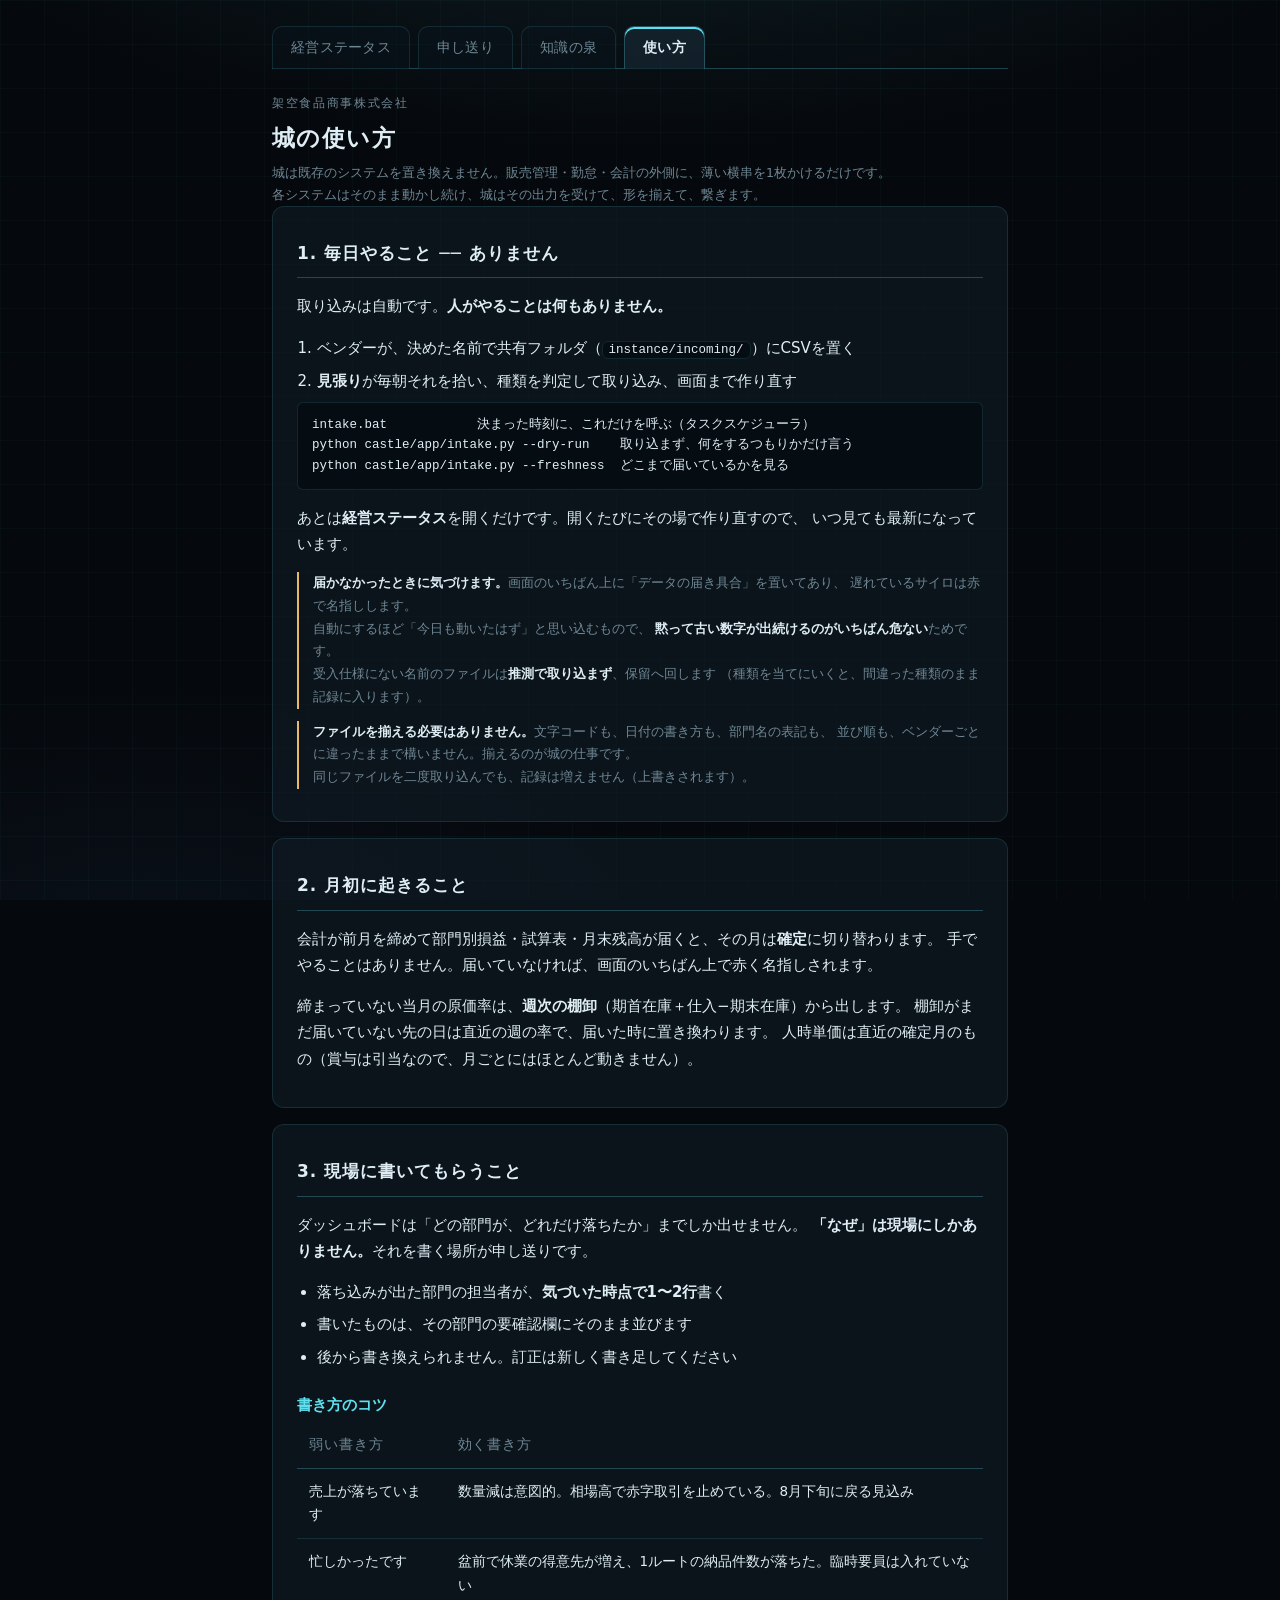
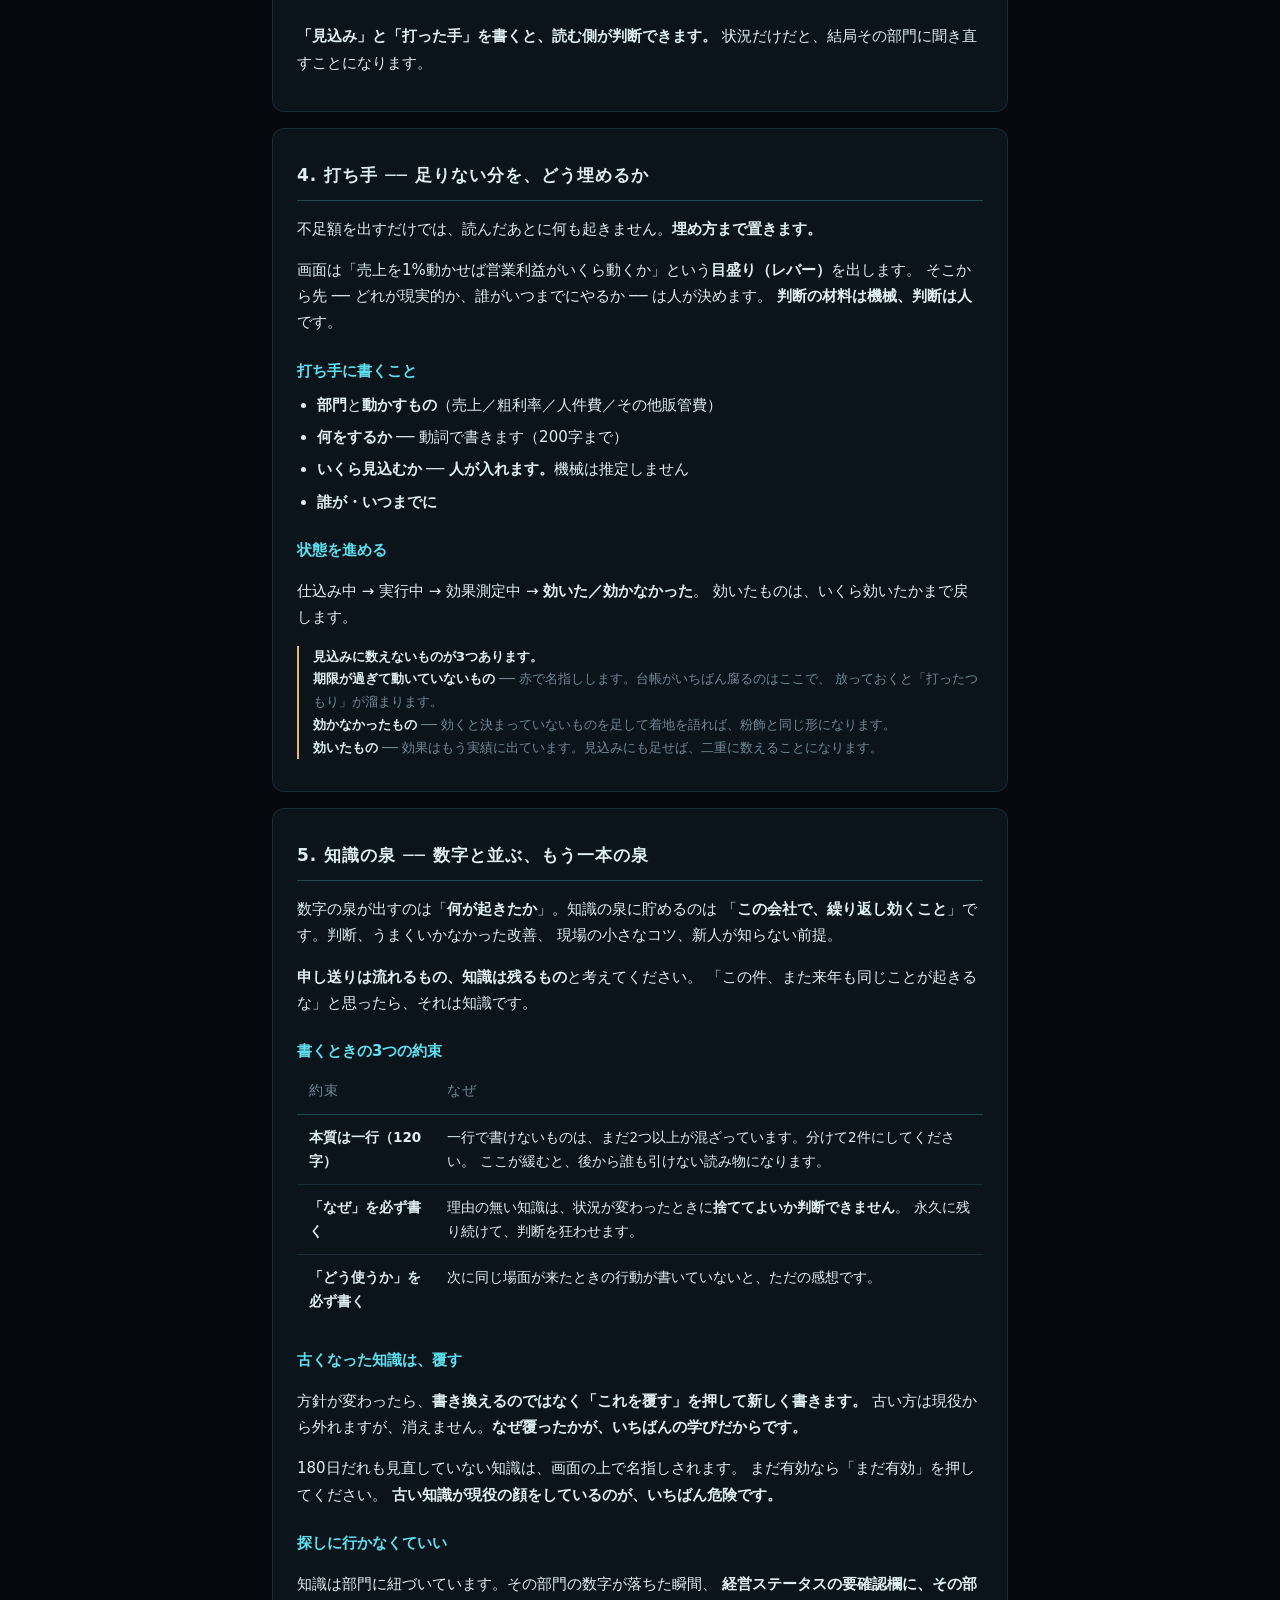
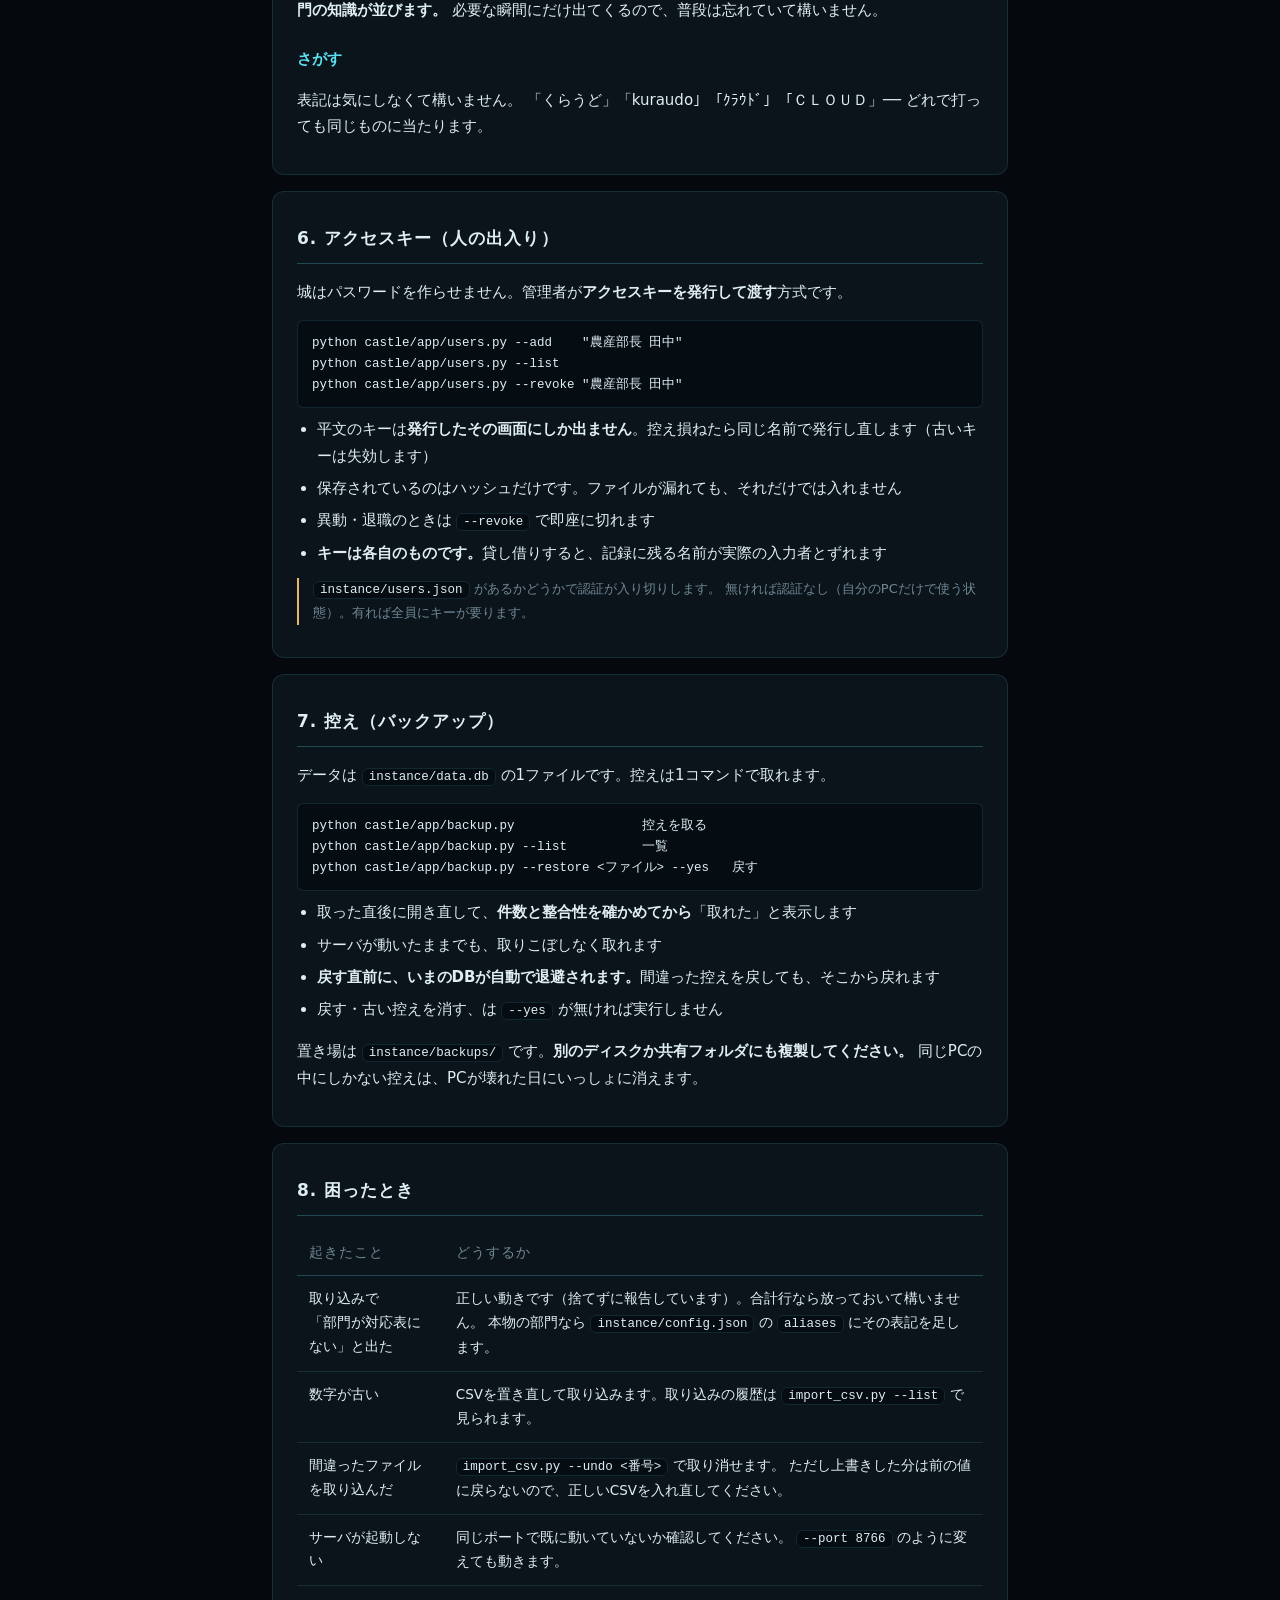
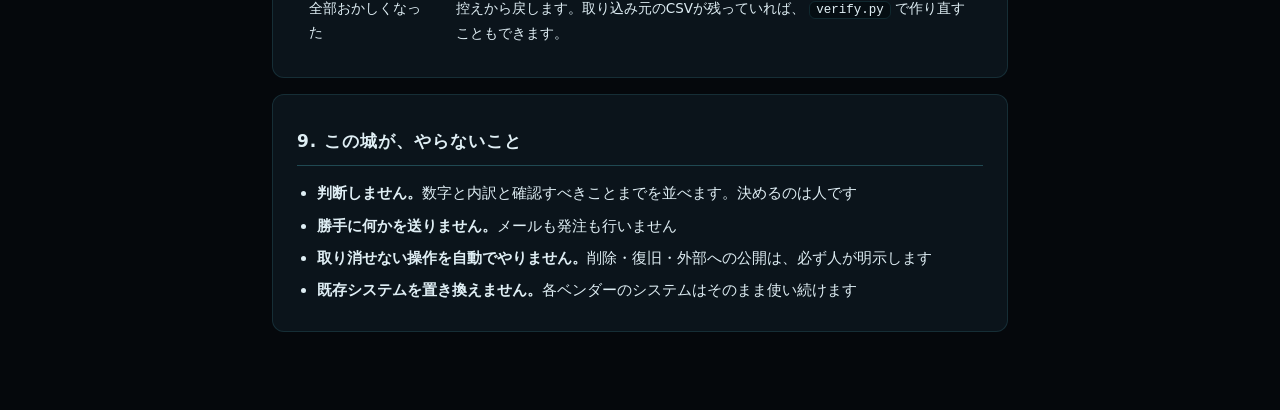
==== commit 02c9ba58: "営業利益の予算を予算書の12の数字にし、年間の絵に累計予算を引く 売上向けの重み（0.8〜1.2）を営業利益に当てていたので、前期が赤字の2月に 黒字の予算が立ち、前期7,300万の12月に2,700" ====
--- a/docs/guide.html
+++ b/docs/guide.html
@@ -260,14 +260,14 @@
 </section>
 
 <section>
-<h2>2. 月初にやること（1分）</h2>
-
-<p>会計が前月を締めたら、部門別損益のCSVを同じ場所に置いて取り込みます。
-これで粗利が実績に切り替わります。</p>
-
-<pre>python castle/app/import_csv.py --kind 売上原価 instance/incoming/C社*.csv</pre>
-
-<p>締まっていない当月は、直近の確定月の原価率を当てた<b>推定</b>です。画面の一番上にそう書いてあります。</p>
+<h2>2. 月初に起きること</h2>
+
+<p>会計が前月を締めて部門別損益・試算表・月末残高が届くと、その月は<b>確定</b>に切り替わります。
+手でやることはありません。届いていなければ、画面のいちばん上で赤く名指しされます。</p>
+
+<p>締まっていない当月の原価率は、<b>週次の棚卸</b>（期首在庫＋仕入−期末在庫）から出します。
+棚卸がまだ届いていない先の日は直近の週の率で、届いた時に置き換わります。
+人時単価は直近の確定月のもの（賞与は引当なので、月ごとにはほとんど動きません）。</p>
 </section>
 
 <section>
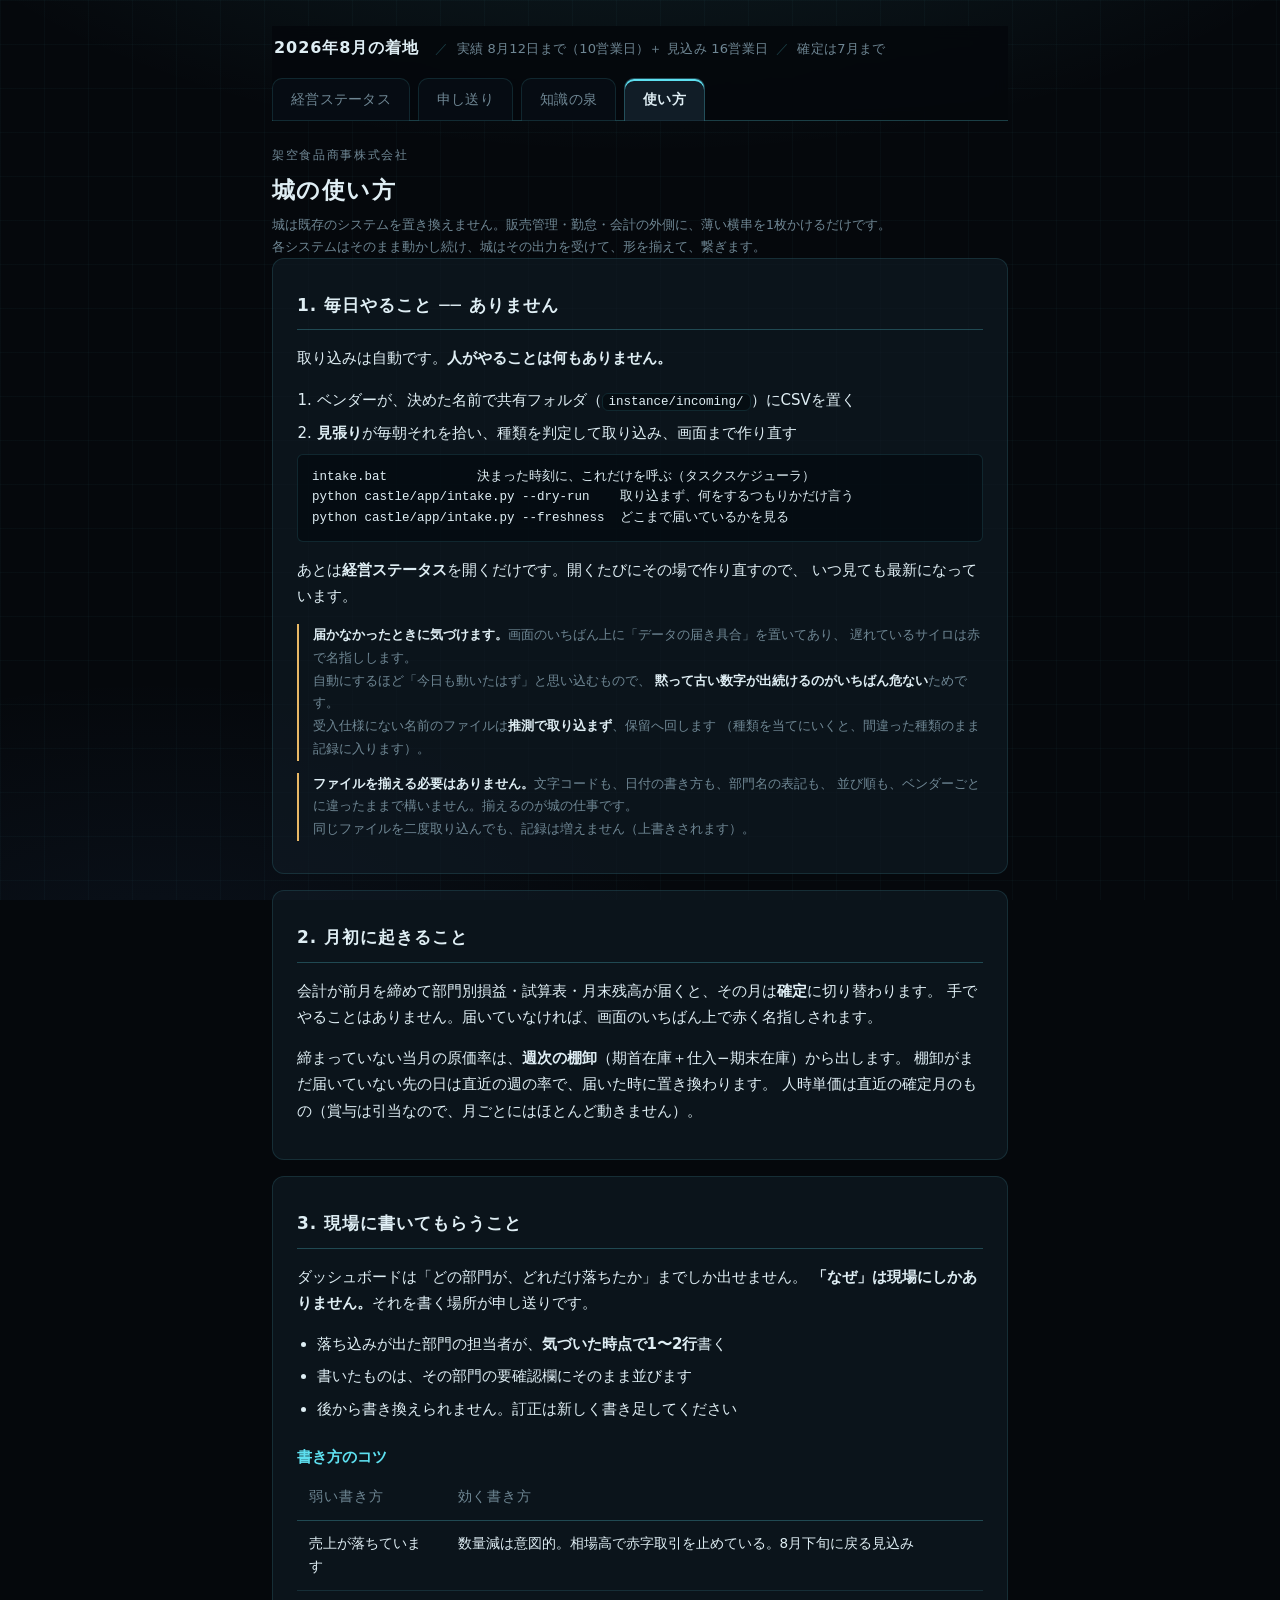
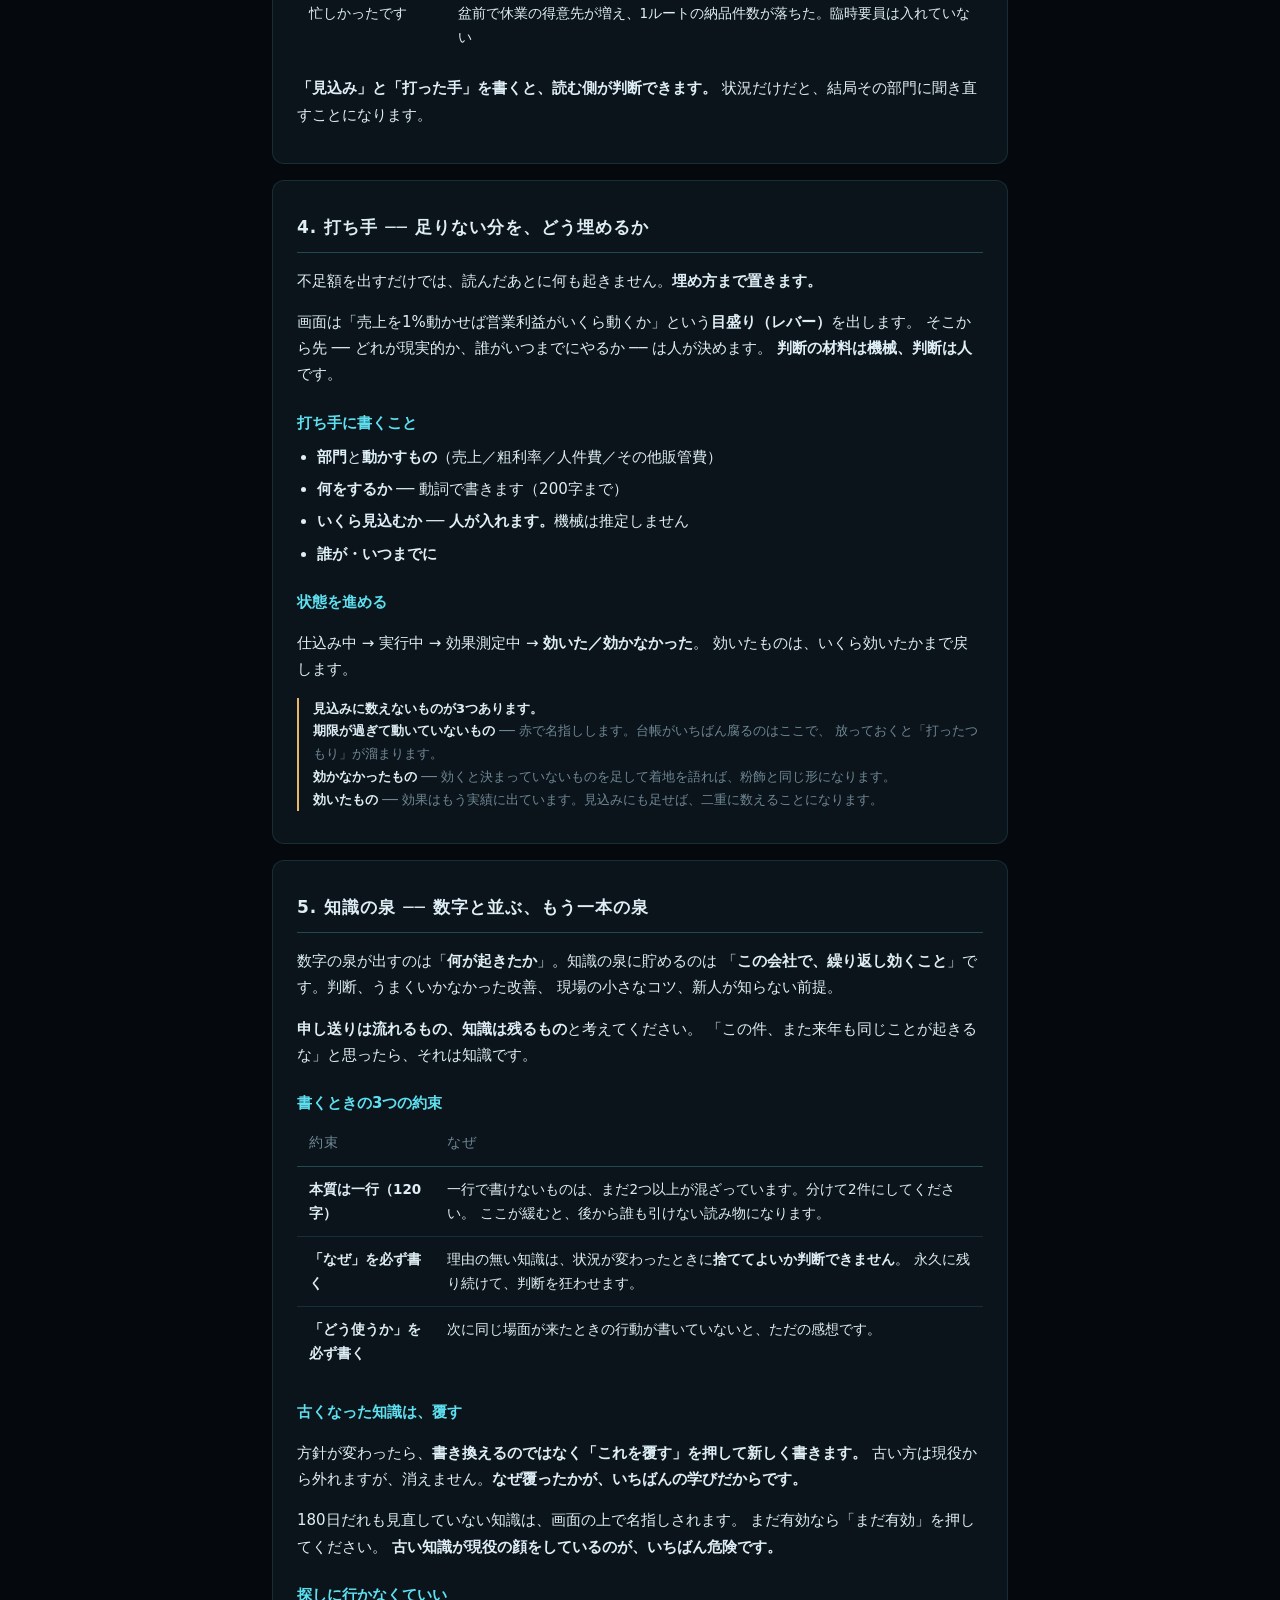
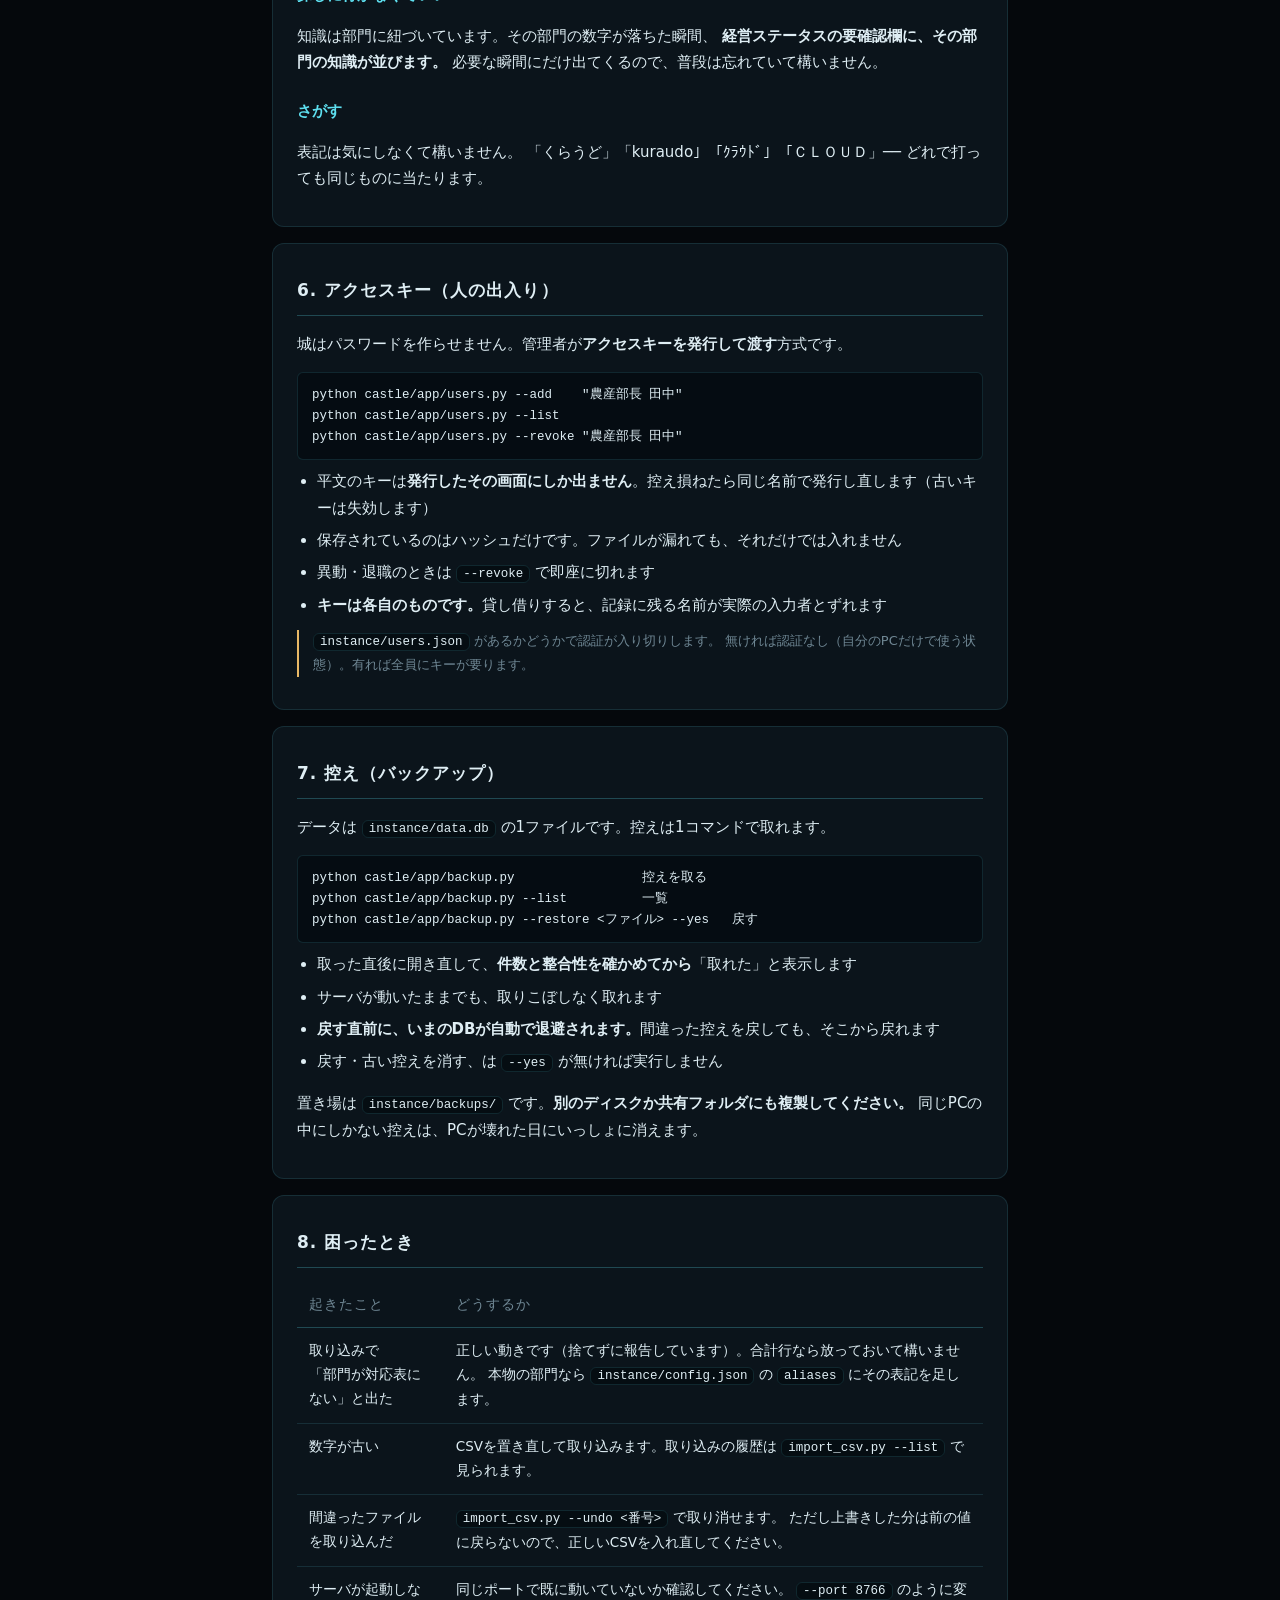
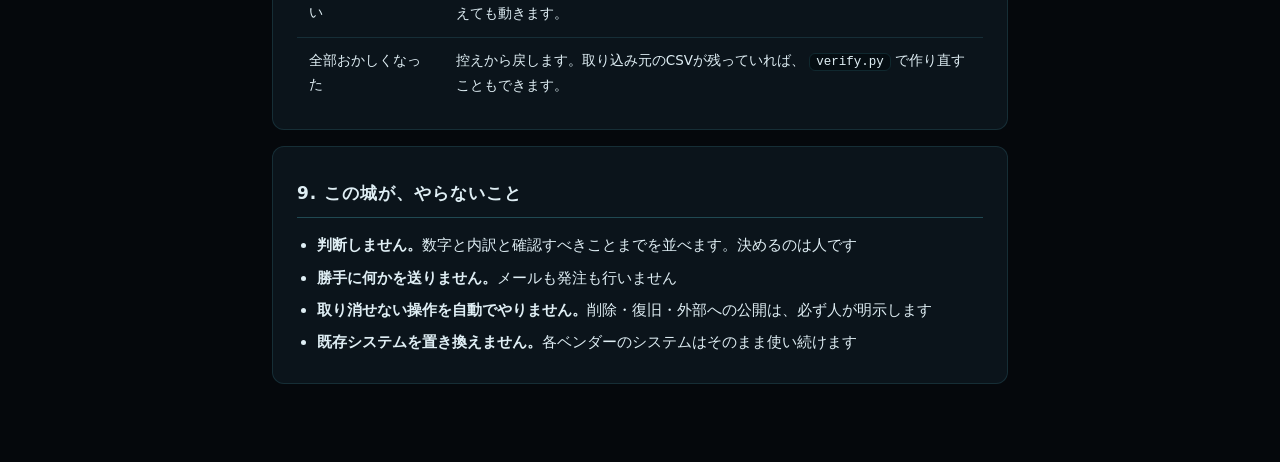
==== commit bcf726cd: "全画面の頭に「いつの話か」の帯を置き、タブごと動かないようにする 下へ送るうちに「これは何月の着地か」が見えなくなっていた。 何月の着地か・実績はいつまでか・確定はいつまでか ── 着地を読むのに要る" ====
--- a/docs/guide.html
+++ b/docs/guide.html
@@ -63,9 +63,20 @@
    飾り文字のままだと、タブがあると分からず戻れなくなる。 */
 nav{
   display:flex;gap:8px;flex-wrap:wrap;font-size:13.5px;letter-spacing:.02em;
-  padding-bottom:0;margin-bottom:24px;
+  padding:6px 0 0;margin-bottom:24px;
   border-bottom:1px solid var(--line-2);
-}
+  /* 下へ送っても、いつの話かとタブは残る。板は背景をほぼ塗りつぶす（透けると読めない） */
+  position:sticky;top:0;z-index:20;
+  background:rgba(5,8,12,.93);backdrop-filter:blur(8px);
+}
+/* いつの話か。**全画面で同じ文面** ── 画面ごとに書き分けると、片方だけ古くなる */
+nav .when{
+  flex-basis:100%;display:flex;flex-wrap:wrap;align-items:baseline;
+  font-size:13px;color:var(--muted);padding:2px 2px 8px;letter-spacing:.02em;
+  font-variant-numeric:tabular-nums;
+}
+nav .when b{color:var(--ink);font-size:16px;font-weight:600;letter-spacing:.06em;margin-right:8px}
+nav .when .sep{color:var(--line-2);margin:0 8px}
 nav a.tab{
   color:var(--muted);text-decoration:none;padding:9px 18px;
   border:1px solid var(--line);border-bottom:none;
@@ -217,7 +228,7 @@
 <body>
 <div class="wrap">
 
-<nav><a class="tab" href="index.html">経営ステータス</a><a class="tab" href="note.html">申し送り</a><a class="tab" href="knowledge.html">知識の泉</a><a class="tab here" href="guide.html" aria-current="page">使い方</a></nav>
+<nav><div class="when"><b>2026年8月の着地</b><span class="sep">／</span>実績 8月12日まで（10営業日）＋ 見込み 16営業日<span class="sep">／</span>確定は7月まで</div><a class="tab" href="index.html">経営ステータス</a><a class="tab" href="note.html">申し送り</a><a class="tab" href="knowledge.html">知識の泉</a><a class="tab here" href="guide.html" aria-current="page">使い方</a></nav>
 
 <div class="eyebrow">架空食品商事株式会社</div>
 <h1>城の使い方</h1>
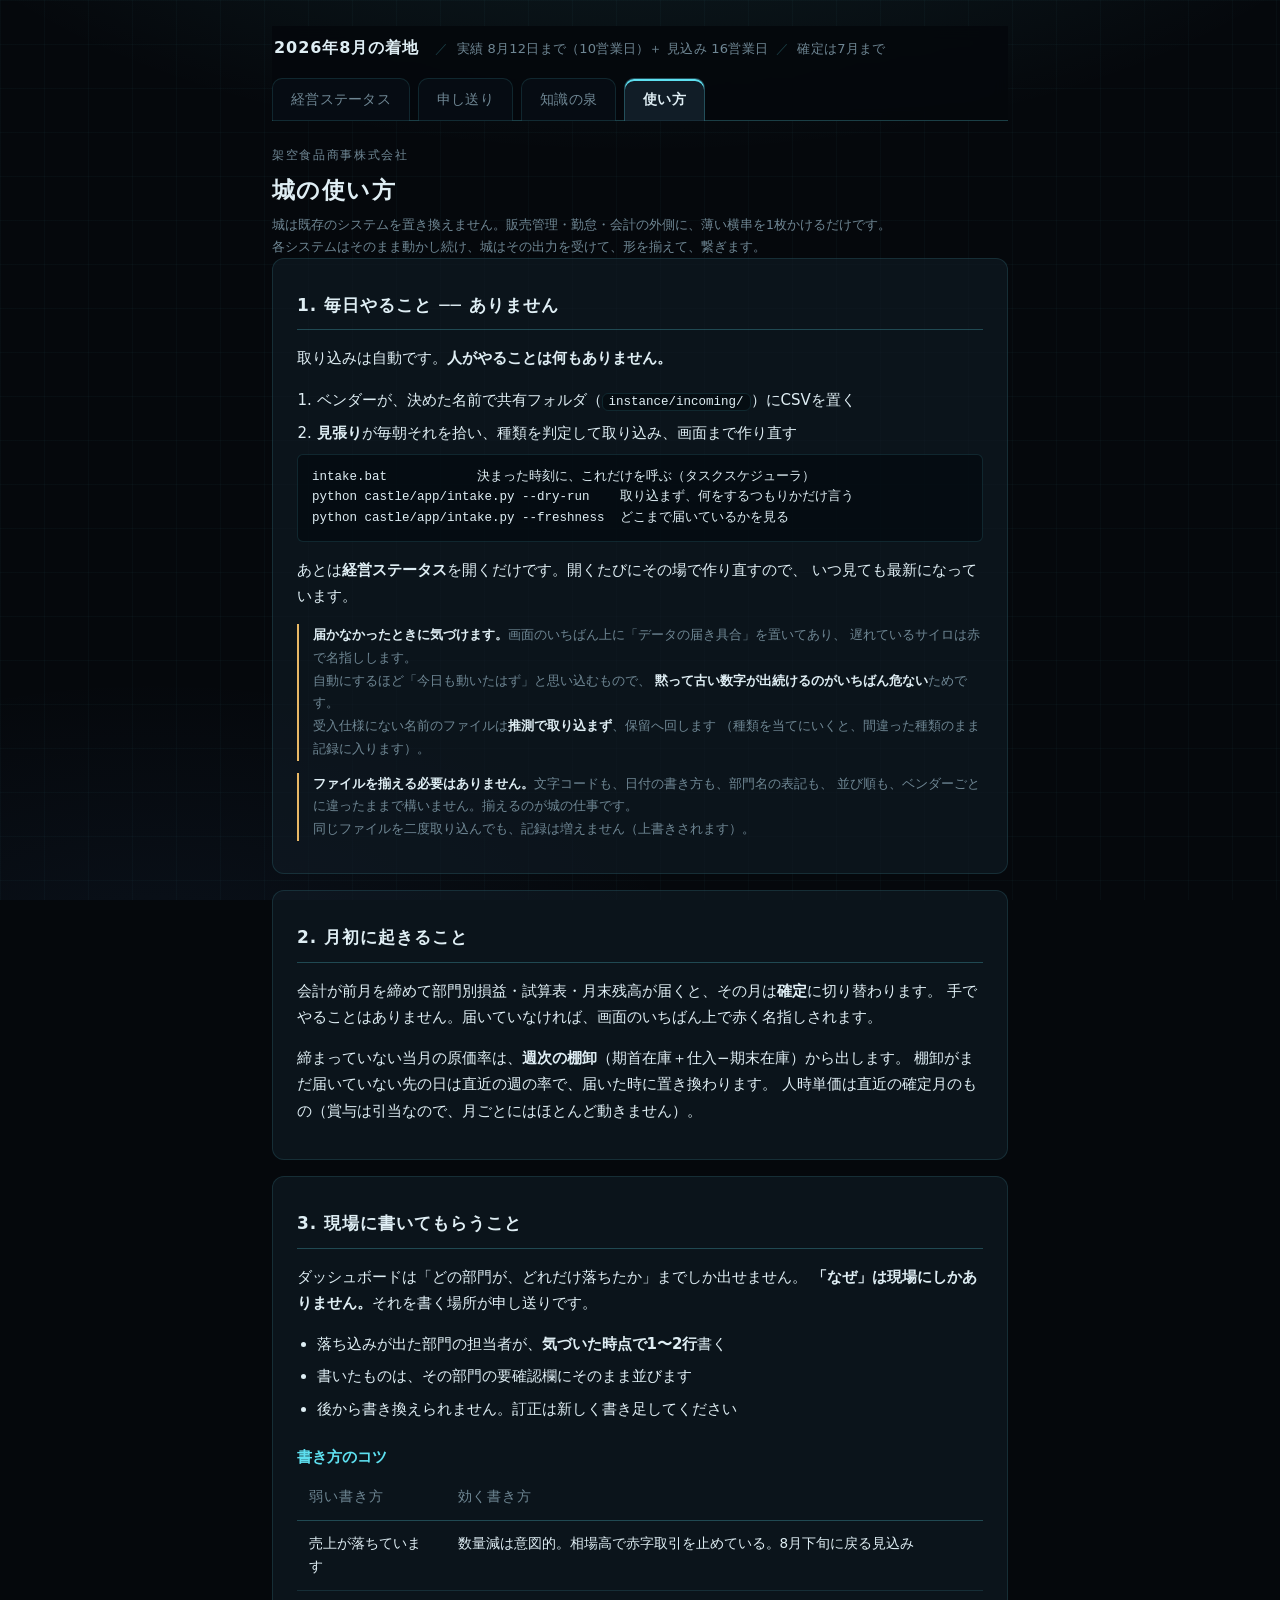
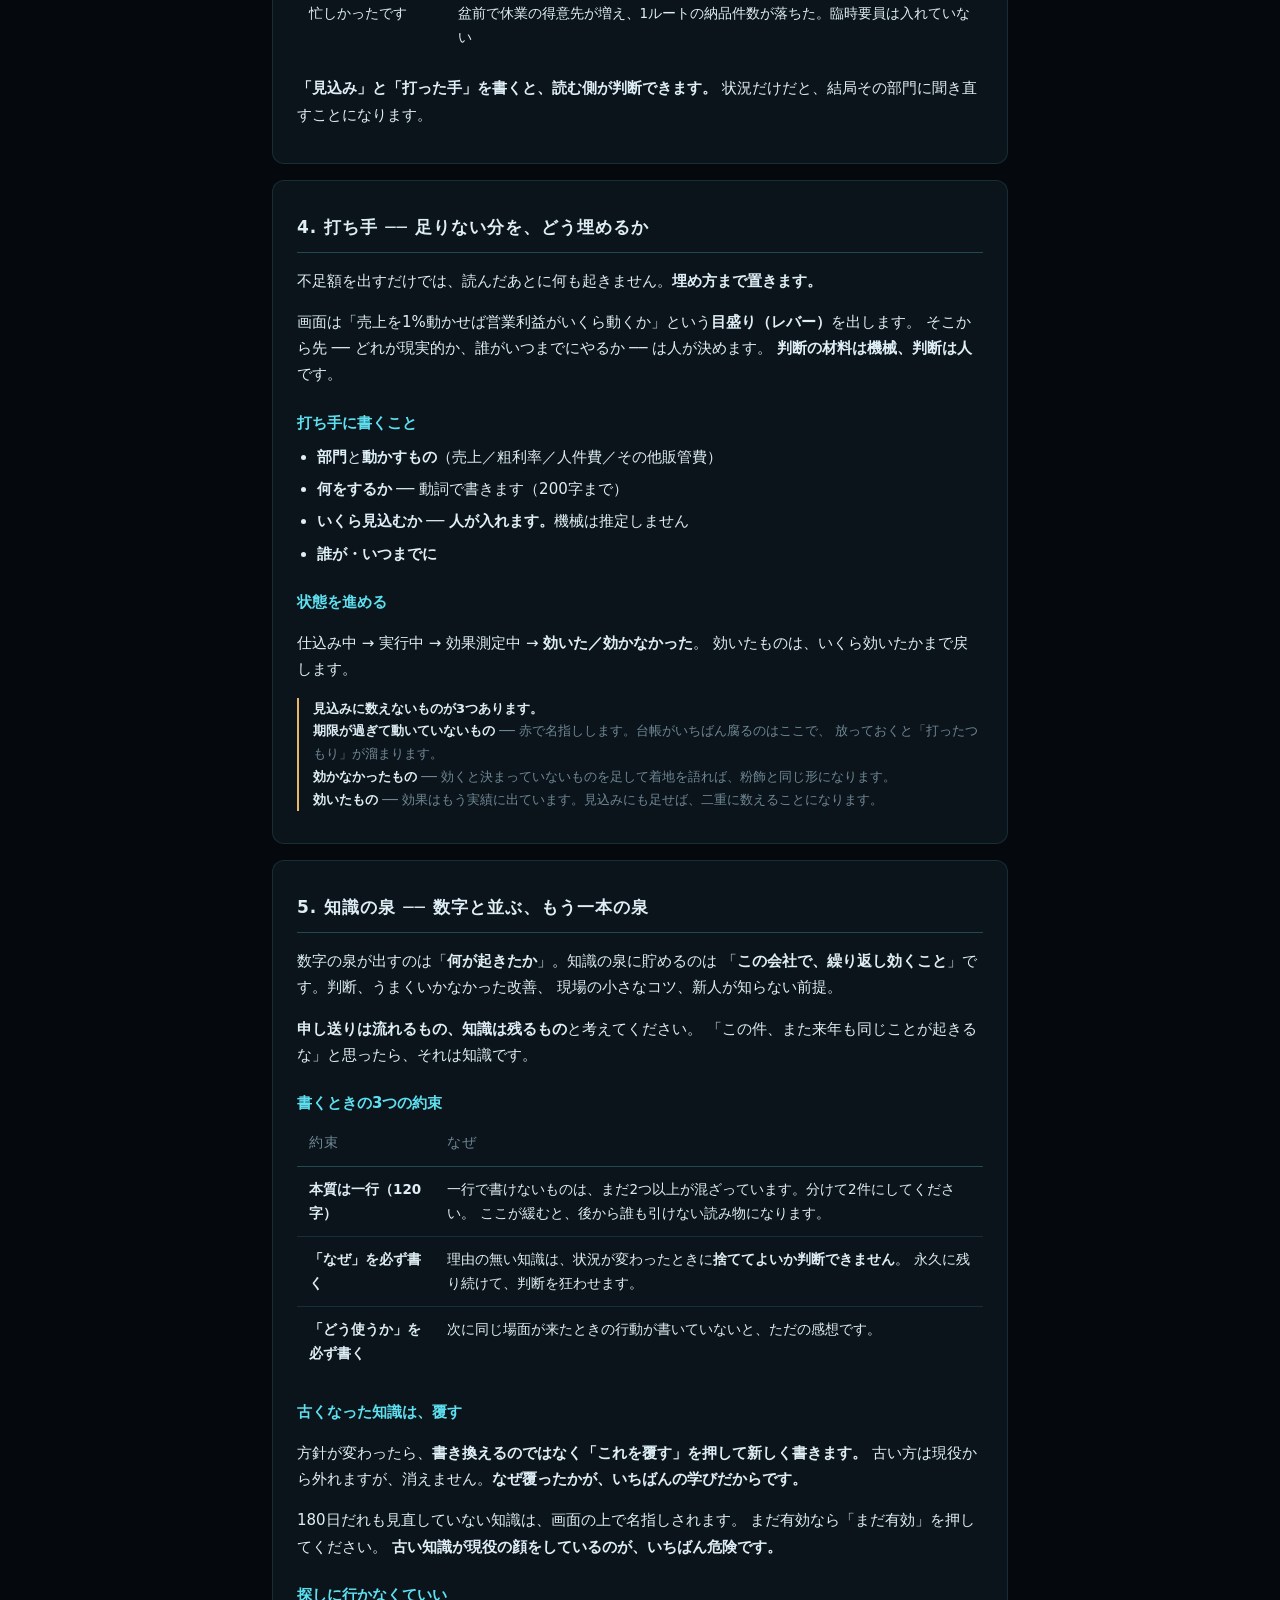
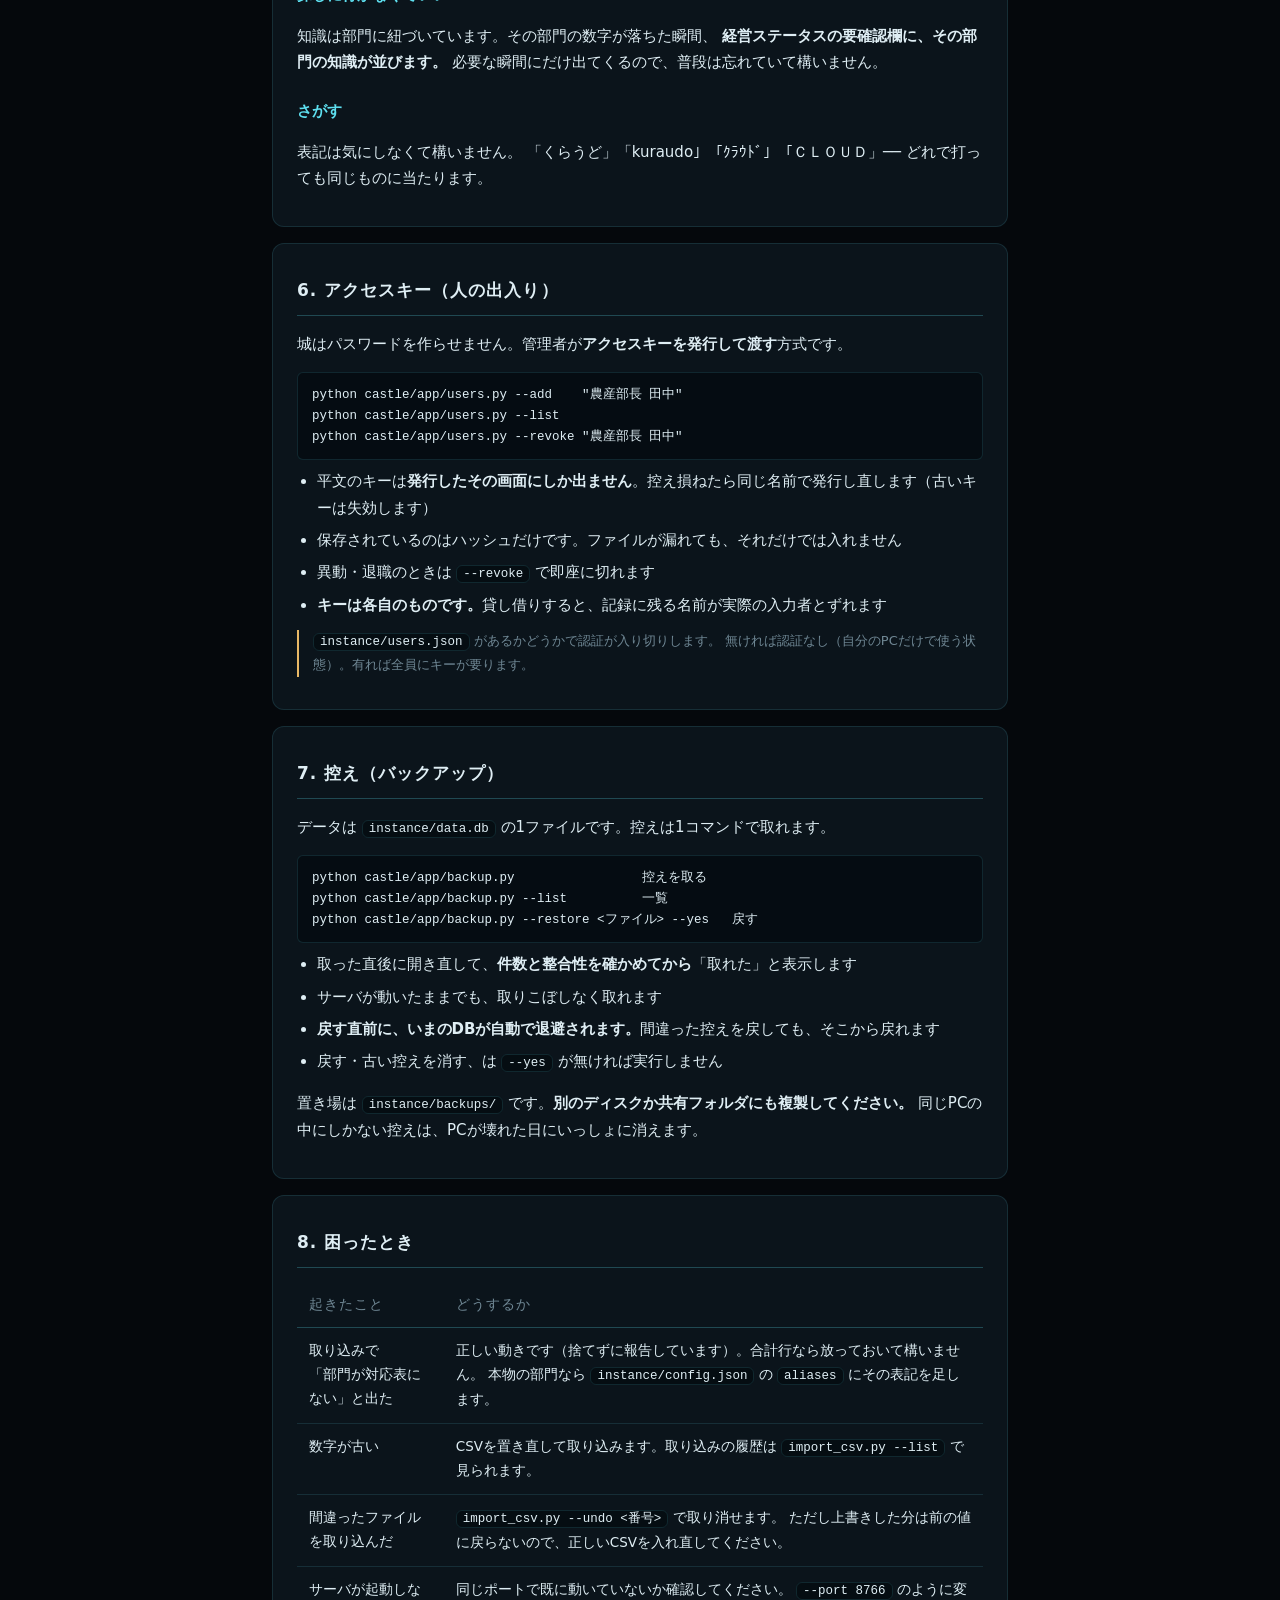
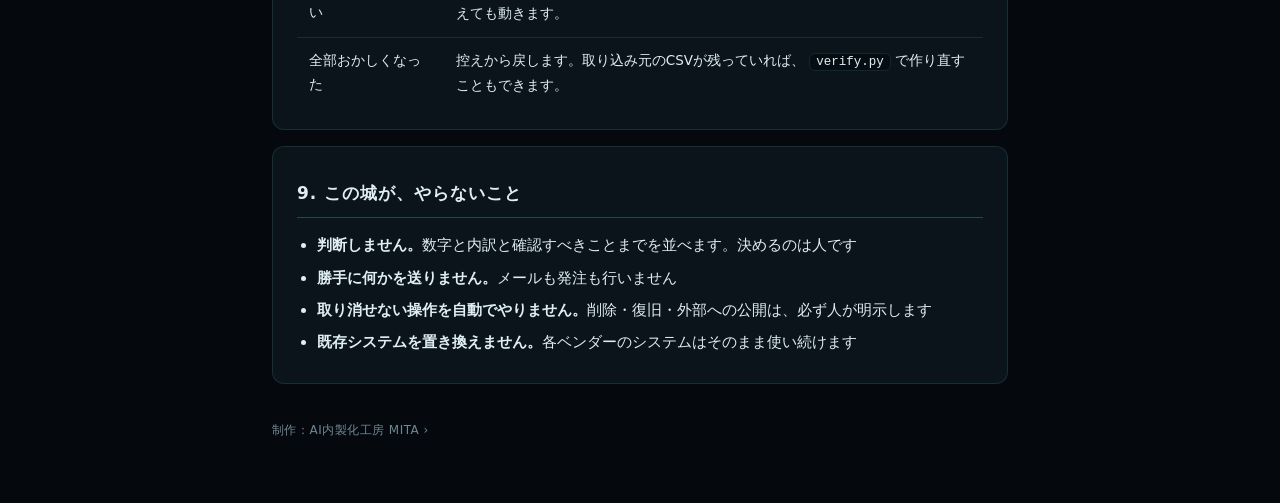
==== commit 625c6908: "画面の最後に、制作の名乗りを1行置く - 4画面（経営ステータス・申し送り・知識の泉・使い方）の末尾に「制作：AI内製化工房 MITA ›」 - 入力欄のある申し送りと知識の泉は別のタブで開く（書きか" ====
--- a/docs/guide.html
+++ b/docs/guide.html
@@ -134,6 +134,30 @@
 tbody tr:hover{background:rgba(94,224,240,.045)}
 tbody tr:last-child td{border-bottom:none}
 
+/* 表は横に逃がす。**スマホで列を潰して行を増やさない** ──
+   2026-09-08、375pxで段階利益の「出どころ」が1文字ずつ折れ、1行が321pxになっていた。
+   PC幅では枠は透明で何も変わらない。狭い幅でだけ、表は自分の幅を保ち、枠の中で横に送る。 */
+.scroll{overflow-x:auto;-webkit-overflow-scrolling:touch;max-width:100%;scrollbar-width:thin}
+.scroll table{min-width:100%}
+@media (max-width:720px){
+  .scroll table{width:max-content;min-width:100%}
+  .scroll th,.scroll td{white-space:nowrap}
+  .scroll td.note{white-space:normal;min-width:18em;max-width:24em}
+  .scroll table.ladder td.note{white-space:nowrap;max-width:none}
+  /* 横に送っても、どの行かが分かるように1列目は残す。
+     帯の行（tr.sub 等）は背景がグラデーションなので、それより強い指定で塗りつぶす
+     ── 透けると、送った先の数字が名前に重なる（2026-09-08、実機相当の描画で見えた） */
+  .scroll table thead tr th.name,.scroll table tbody tr td.name{
+    position:sticky;left:0;z-index:1;background:#0b141c;
+    box-shadow:2px 0 0 rgba(94,224,240,.12)}
+  /* いつの話かの帯とタブは、狭い幅では詰める。固定表示が画面の3分の1を食っていた */
+  nav{gap:4px;font-size:12px;margin-bottom:16px}
+  nav a.tab{padding:6px 9px;border-radius:8px 8px 0 0}
+  nav .when{font-size:11.5px;padding:0 0 5px}
+  nav .when b{font-size:14px;margin-right:6px}
+  nav .when .sep{margin:0 5px}
+}
+
 .none{padding:14px 18px;color:var(--muted);font-size:13.5px}
 
 .notice{border-left:2px solid var(--warn);padding:12px 18px;margin-top:18px;
@@ -210,6 +234,11 @@
   margin-top:44px;color:var(--muted);font-size:11.5px;letter-spacing:.04em;
   border-top:1px solid var(--line);padding-top:14px;
 }
+
+.credit{margin:36px 0 0;font-size:12px;letter-spacing:.04em}
+.credit a{color:var(--muted);text-decoration:none}
+.credit a:hover{color:var(--accent)}
+footer+.credit{margin-top:10px}
 
 .wrap{max-width:780px}
 section{background:var(--card);border:1px solid var(--line);border-radius:12px;
@@ -294,11 +323,11 @@
 </ul>
 
 <h3>書き方のコツ</h3>
-<table>
+<div class="scroll"><table>
   <tr><th>弱い書き方</th><th>効く書き方</th></tr>
   <tr><td>売上が落ちています</td><td>数量減は意図的。相場高で赤字取引を止めている。8月下旬に戻る見込み</td></tr>
   <tr><td>忙しかったです</td><td>盆前で休業の得意先が増え、1ルートの納品件数が落ちた。臨時要員は入れていない</td></tr>
-</table>
+</table></div>
 
 <p><b>「見込み」と「打った手」を書くと、読む側が判断できます。</b>
 状況だけだと、結局その部門に聞き直すことになります。</p>
@@ -345,7 +374,7 @@
 「この件、また来年も同じことが起きるな」と思ったら、それは知識です。</p>
 
 <h3>書くときの3つの約束</h3>
-<table>
+<div class="scroll"><table>
   <tr><th>約束</th><th>なぜ</th></tr>
   <tr>
     <td><b>本質は一行（120字）</b></td>
@@ -361,7 +390,7 @@
     <td><b>「どう使うか」を必ず書く</b></td>
     <td>次に同じ場面が来たときの行動が書いていないと、ただの感想です。</td>
   </tr>
-</table>
+</table></div>
 
 <h3>古くなった知識は、覆す</h3>
 <p>方針が変わったら、<b>書き換えるのではなく「これを覆す」を押して新しく書きます。</b>
@@ -426,7 +455,7 @@
 <section>
 <h2>8. 困ったとき</h2>
 
-<table>
+<div class="scroll"><table>
   <tr><th>起きたこと</th><th>どうするか</th></tr>
   <tr>
     <td>取り込みで<br>「部門が対応表にない」と出た</td>
@@ -453,7 +482,7 @@
     <td>控えから戻します。取り込み元のCSVが残っていれば、
         <code>verify.py</code> で作り直すこともできます。</td>
   </tr>
-</table>
+</table></div>
 </section>
 
 <section>
@@ -467,6 +496,8 @@
 </ul>
 </section>
 
+<p class="credit"><a href="https://ai-naiseika.github.io/" rel="noopener noreferrer">制作：AI内製化工房 MITA ›</a></p>
+
 </div>
 </body>
 </html>
